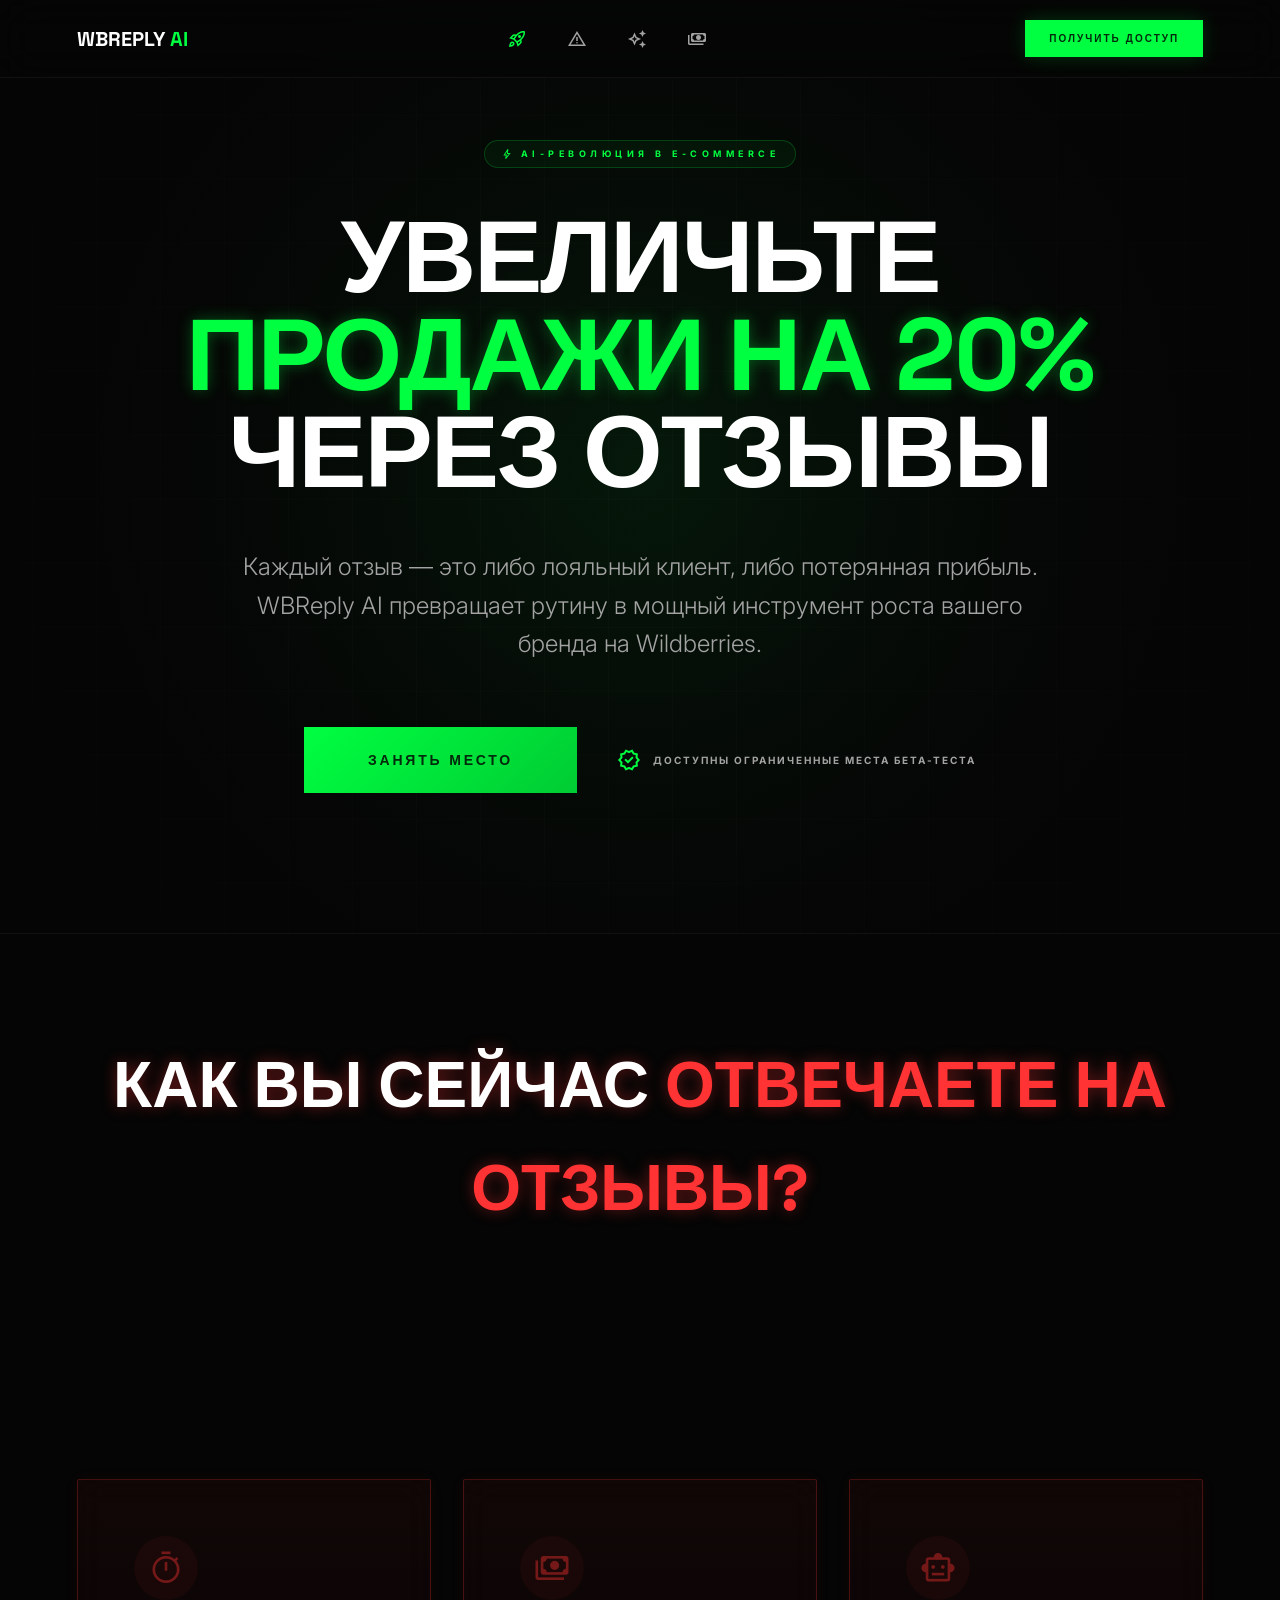
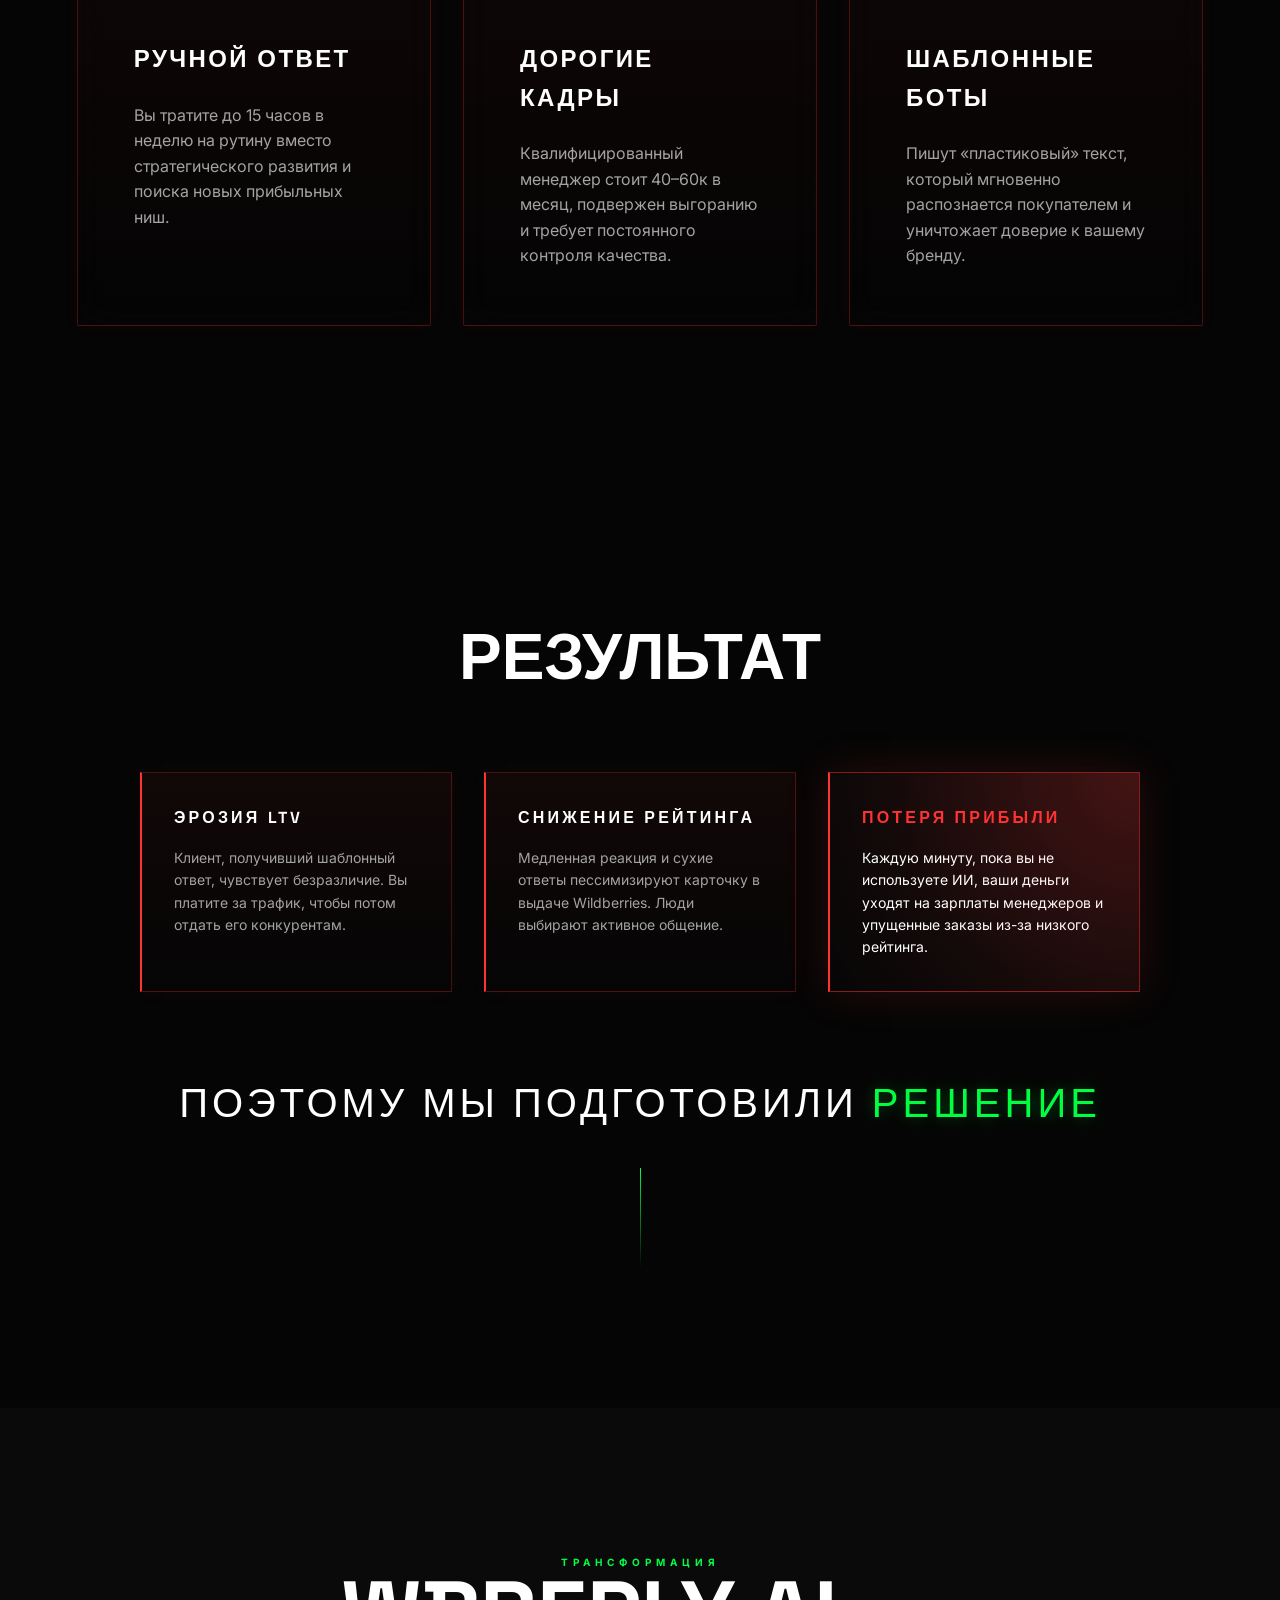
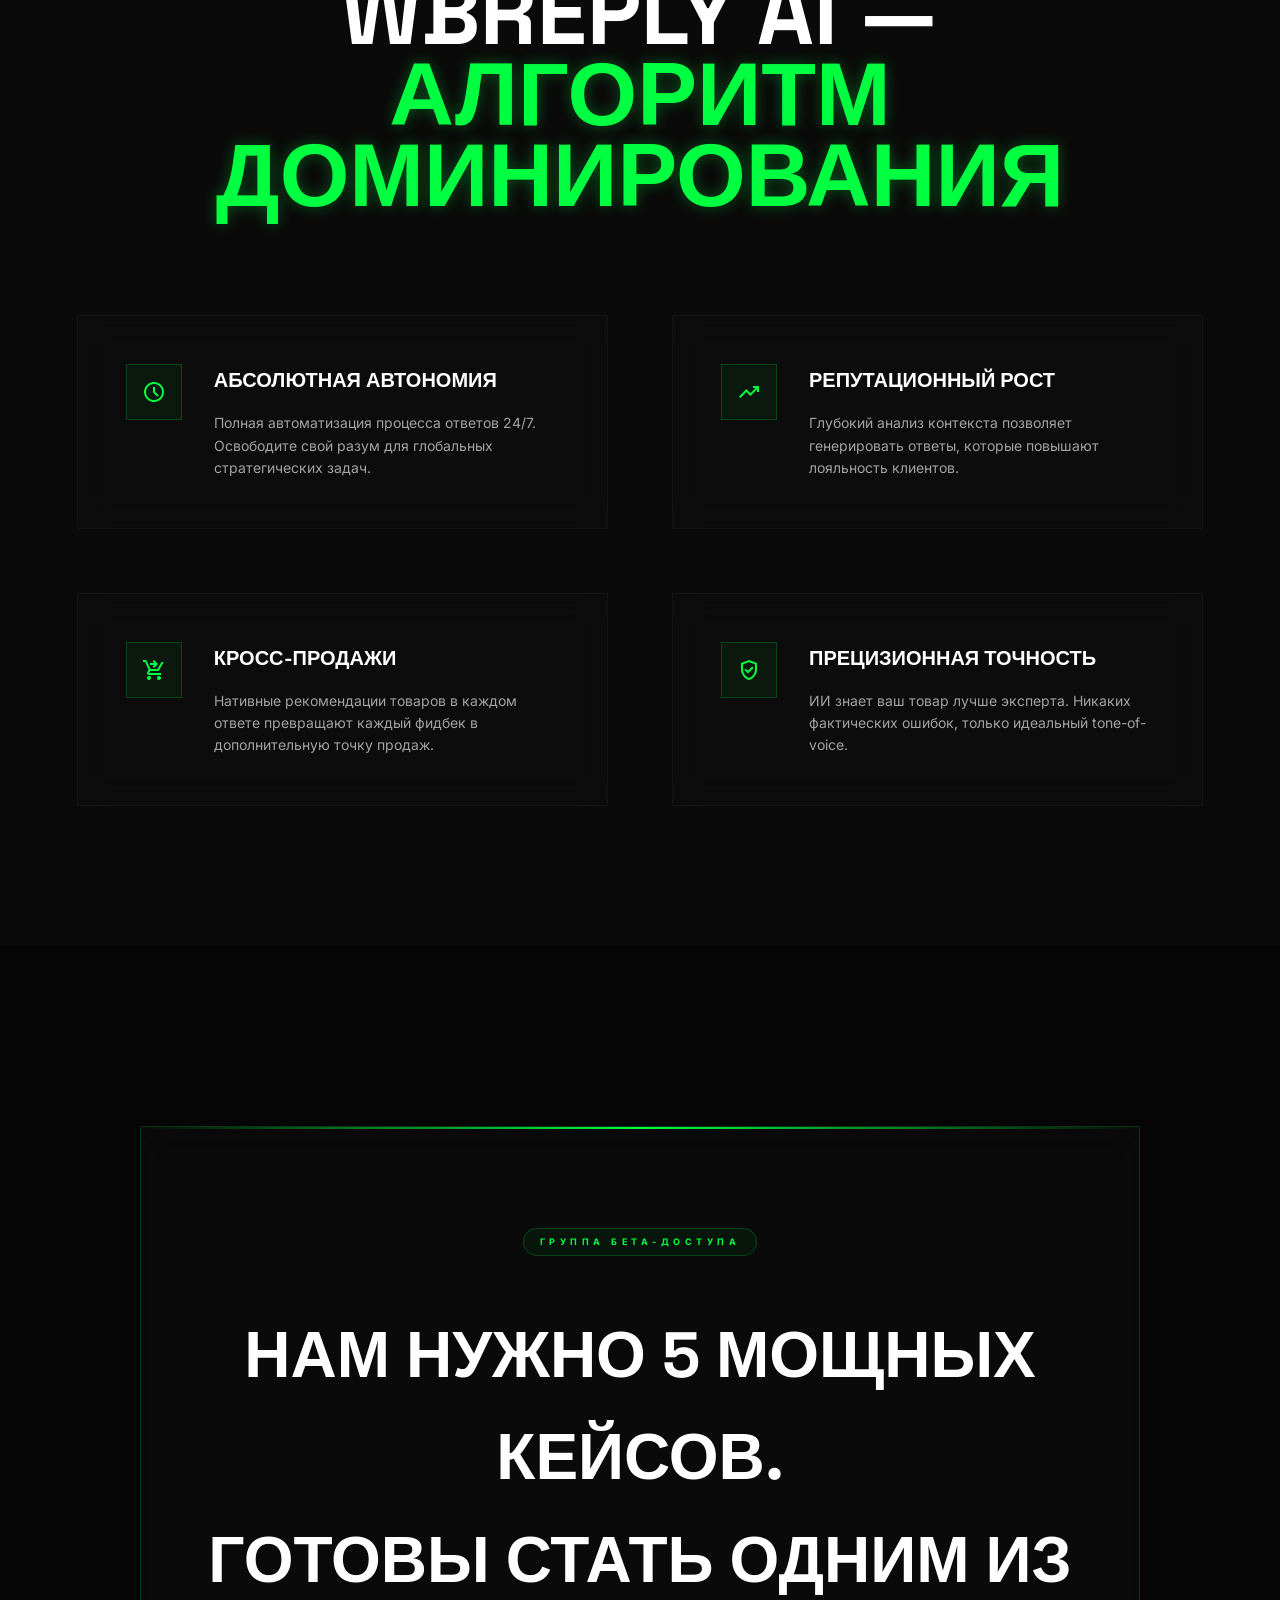
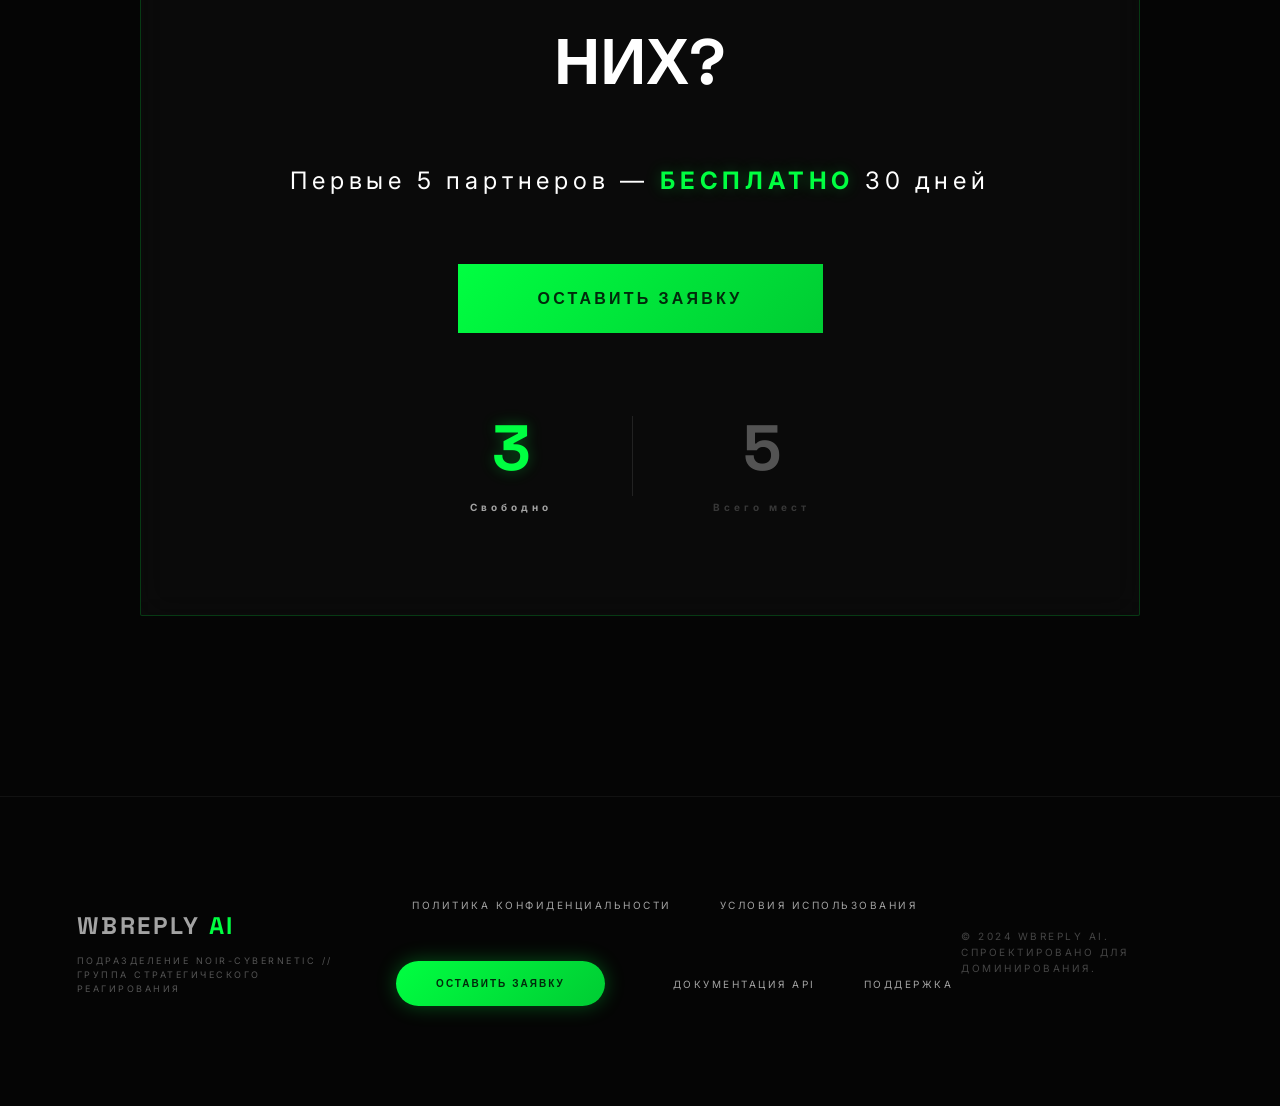
==== index.html @ 8a981dc4 "а" ====
<!DOCTYPE html>
<html lang="ru">
<head>
    <meta charset="UTF-8">
    <meta name="viewport" content="width=device-width, initial-scale=1.0">
    <title>WBReply AI | Premium Cybernetic Response Management</title>
    
    <!-- Fonts -->
    <link rel="preconnect" href="https://fonts.googleapis.com">
    <link rel="preconnect" href="https://fonts.gstatic.com" crossorigin>
    <link href="https://fonts.googleapis.com/css2?family=Inter:wght@300;400;500;600;700&family=Space+Grotesk:wght@300;400;500;600;700&display=swap" rel="stylesheet">
    <link href="https://fonts.googleapis.com/css2?family=Material+Symbols+Outlined:opsz,wght,FILL,GRAD@20..48,100..700,0..1,-50..200" rel="stylesheet" />
    
    <!-- Open Graph / Social Media -->
    <meta property="og:type" content="website">
    <meta property="og:url" content="https://wbreply.ai/">
    <meta property="og:title" content="WBReply AI | Увеличьте продажи на 20% через отзывы">
    <meta property="og:description" content="Каждый отзыв — это прибыль. Превратите рутину в мощный инструмент роста вашего бренда на Wildberries.">
    <meta property="og:image" content="https://wbreply.ai/og-image.png">

    <!-- Twitter -->
    <meta property="twitter:card" content="summary_large_image">
    <meta property="twitter:title" content="WBReply AI | Увеличьте продажи на 20% через отзывы">
    <meta property="twitter:description" content="Каждый отзыв — это прибыль. Превратите рутину в мощный инструмент роста вашего бренда на Wildberries.">

    <!-- Favicon -->


    <!-- Yandex.Metrika counter (Placeholder) -->
    <script type="text/javascript" >
       (function(m,e,t,r,i,k,a){m[i]=m[i]||function(){(m[i].a=m[i].a||[]).push(arguments)};
       m[i].l=1*new Date();
       for (var j = 0; j < document.scripts.length; j++) {if (document.scripts[j].src === r) { return; }}
       k=e.createElement(t),a=e.getElementsByTagName(t)[0],k.async=1,k.src=r,a.parentNode.insertBefore(k,a)})
       (window, document, "script", "https://mc.yandex.ru/metrika/tag.js", "ym");

       ym(XXXXXXXX, "init", {
            clickmap:true,
            trackLinks:true,
            accurateTrackBounce:true,
            webvisor:true
       });
    </script>

    <!-- VK Pixel (Placeholder) -->
    <script type="text/javascript">
        !function(){var t=document.createElement("script");t.type="text/javascript",t.async=!0,t.src="https://vk.com/js/api/openapi.js?169",t.onload=function(){VK.Retargeting.Init("VK-PK-XXXXXX"),VK.Retargeting.Hit()},document.head.appendChild(t)}();
    </script>
    
    <!-- Google Analytics (Placeholder) -->
    <script async src="https://www.googletagmanager.com/gtag/js?id=G-PJNW4Q768P"></script>
    <script>
      window.dataLayer = window.dataLayer || [];
      function gtag(){dataLayer.push(arguments);}
      gtag('js', new Date());
      gtag('config', 'G-PJNW4Q768P');
    </script>
    
    <!-- Vercel Analytics & Speed Insights -->
    <script defer src="/_vercel/insights/script.js"></script>
    <script defer src="/_vercel/speed-insights/script.js"></script>
    
    <!-- Styles -->
    <link rel="stylesheet" href="style.css">
</head>
<body>
    <nav>
        <div class="logo">
            <h2 class="headline" style="font-size: 1.25rem;">WBReply <span class="text-primary">AI</span></h2>
        </div>
        <div class="nav-links">
            <a href="#platform" class="active" title="Платформа"><span class="material-symbols-outlined">rocket_launch</span></a>
            <a href="#problems" title="Проблемы"><span class="material-symbols-outlined">report_problem</span></a>
            <a href="#solution" title="Решение"><span class="material-symbols-outlined">auto_awesome</span></a>
            <a href="#pricing" title="Тарифы"><span class="material-symbols-outlined">payments</span></a>
        </div>
        <button class="btn btn-primary lead-button">Получить доступ</button>
    </nav>

    <main>
        <!-- Hero Section -->
        <section class="hero" id="platform">
            <div class="hero-bg" id="hero-bg"></div>
            <div class="hero-overlay"></div>
            
            <div class="badge">
                <span class="material-symbols-outlined" style="font-size: 12px;">bolt</span>
                AI-Революция в E-Commerce
            </div>
            
            <h1>Увеличьте <span class="text-primary neon-glow">продажи на 20%</span> через отзывы</h1>
            
            <p>Каждый отзыв — это либо лояльный клиент, либо потерянная прибыль. WBReply AI превращает рутину в мощный инструмент роста вашего бренда на Wildberries.</p>
            
            <div style="display: flex; gap: 40px; align-items: center; flex-wrap: wrap; justify-content: center;">
                <button class="btn btn-kinetic lead-button" style="padding: 24px 64px; font-size: 14px;">Занять место</button>
                <div style="display: flex; align-items: center; gap: 12px; color: var(--on-surface-variant); font-size: 10px; font-weight: 700; text-transform: uppercase; letter-spacing: 0.2em;">
                    <span class="material-symbols-outlined text-primary">verified</span>
                    Доступны ограниченные места бета-теста
                </div>
            </div>
        </section>

        <!-- Transition Hero -->
        <section style="text-align: center; border-top: 1px solid rgba(255, 255, 255, 0.05); padding: 100px 6%;">
            <h2 class="neon-error-glow" style="font-size: clamp(2rem, 6vw, 4rem); color: #fff;">Как вы сейчас <span class="text-error">отвечаете на отзывы?</span></h2>
        </section>

        <!-- Problems Section -->
        <section class="grid-3" id="problems">
            <div class="glass-panel glass-panel-error feature-card">
                <div class="feature-icon">
                    <span class="material-symbols-outlined pulse-red" style="font-size: 36px;">timer</span>
                </div>
                <h3>Ручной ответ</h3>
                <p class="text-variant">Вы тратите до 15 часов в неделю на рутину вместо стратегического развития и поиска новых прибыльных ниш.</p>
            </div>
            
            <div class="glass-panel glass-panel-error feature-card">
                <div class="feature-icon">
                    <span class="material-symbols-outlined pulse-red" style="font-size: 36px;">payments</span>
                </div>
                <h3>Дорогие кадры</h3>
                <p class="text-variant">Квалифицированный менеджер стоит 40–60к в месяц, подвержен выгоранию и требует постоянного контроля качества.</p>
            </div>
            
            <div class="glass-panel glass-panel-error feature-card">
                <div class="feature-icon">
                    <span class="material-symbols-outlined pulse-red" style="font-size: 36px;">smart_toy</span>
                </div>
                <h3>Шаблонные боты</h3>
                <p class="text-variant">Пишут «пластиковый» текст, который мгновенно распознается покупателем и уничтожает доверие к вашему бренду.</p>
            </div>
        </section>

        <!-- Implication Section -->
        <section style="background: var(--background); position: relative;">
            <div style="max-width: 1000px; margin: 0 auto; text-align: center;">
                <h2 style="font-size: clamp(2.5rem, 5vw, 4rem); margin-bottom: 32px;">Результат</h2>
                
                <div class="grid-3" style="text-align: left; margin-top: 64px;">
                    <div style="border-left: 2px solid var(--error); padding: 32px; position: relative;" class="glass-panel-error feature-card">
                        <h4 style="margin-bottom: 16px; letter-spacing: 0.2em;">Эрозия LTV</h4>
                        <p class="text-variant" style="font-size: 14px;">Клиент, получивший шаблонный ответ, чувствует безразличие. Вы платите за трафик, чтобы потом отдать его конкурентам.</p>
                    </div>
                    
                    <div style="border-left: 2px solid var(--error); padding: 32px; position: relative;" class="glass-panel-error feature-card">
                        <h4 style="margin-bottom: 16px; letter-spacing: 0.2em;">Снижение рейтинга</h4>
                        <p class="text-variant" style="font-size: 14px;">Медленная реакция и сухие ответы пессимизируют карточку в выдаче Wildberries. Люди выбирают активное общение.</p>
                    </div>

                    <div style="border-left: 2px solid var(--error); padding: 32px; position: relative; grid-column: span 1;" class="glass-panel-critical feature-card">
                        <div style="position: absolute; top: 0; left: 0; width: 100%; height: 100%; background: radial-gradient(circle at top right, rgba(255, 51, 51, 0.1), transparent 70%); pointer-events: none;"></div>
                        <h4 style="margin-bottom: 16px; letter-spacing: 0.2em; color: var(--error); font-weight: 800;">Потеря прибыли</h4>
                        <p class="text-variant" style="font-size: 14px; color: #fff;">Каждую минуту, пока вы не используете ИИ, ваши деньги уходят на зарплаты менеджеров и упущенные заказы из-за низкого рейтинга.</p>
                    </div>
                </div>

                <div class="mobile-gap-fix" style="text-align: center;">
                    <p style="font-size: clamp(1.2rem, 4vw, 2.5rem); font-family: var(--font-headline); text-transform: uppercase; letter-spacing: 0.1em; color: var(--on-surface);">Поэтому мы подготовили <span class="text-primary neon-glow">решение</span></p>
                    <div style="width: 1px; height: 100px; background: linear-gradient(to bottom, var(--primary), transparent); margin: 32px auto 0;"></div>
                </div>
            </div>
        </section>

        <!-- Solution Section -->
        <section class="section-full-width" id="solution">
            <div style="max-width: 1400px; margin: 0 auto;">
                <div style="text-align: center; margin-bottom: 100px;">
                    <span class="text-primary" style="font-size: 10px; font-weight: 700; letter-spacing: 0.5em; text-transform: uppercase;">Трансформация</span>
                    <h2 style="font-size: clamp(3rem, 7vw, 6rem); line-height: 0.9;">WBReply AI — <br><span class="text-primary neon-glow">Алгоритм доминирования</span></h2>
                </div>

                <div class="grid-2">
                    <div class="glass-panel solution-card">
                        <div class="solution-icon">
                            <span class="material-symbols-outlined">schedule</span>
                        </div>
                        <div>
                            <h3 style="font-size: 1.25rem; margin-bottom: 16px;">Абсолютная автономия</h3>
                            <p class="text-variant" style="font-size: 14px;">Полная автоматизация процесса ответов 24/7. Освободите свой разум для глобальных стратегических задач.</p>
                        </div>
                    </div>

                    <div class="glass-panel solution-card">
                        <div class="solution-icon">
                            <span class="material-symbols-outlined">trending_up</span>
                        </div>
                        <div>
                            <h3 style="font-size: 1.25rem; margin-bottom: 16px;">Репутационный рост</h3>
                            <p class="text-variant" style="font-size: 14px;">Глубокий анализ контекста позволяет генерировать ответы, которые повышают лояльность клиентов.</p>
                        </div>
                    </div>

                    <div class="glass-panel solution-card">
                        <div class="solution-icon">
                            <span class="material-symbols-outlined">shopping_cart_checkout</span>
                        </div>
                        <div>
                            <h3 style="font-size: 1.25rem; margin-bottom: 16px;">Кросс-продажи</h3>
                            <p class="text-variant" style="font-size: 14px;">Нативные рекомендации товаров в каждом ответе превращают каждый фидбек в дополнительную точку продаж.</p>
                        </div>
                    </div>

                    <div class="glass-panel solution-card">
                        <div class="solution-icon">
                            <span class="material-symbols-outlined">verified_user</span>
                        </div>
                        <div>
                            <h3 style="font-size: 1.25rem; margin-bottom: 16px;">Прецизионная точность</h3>
                            <p class="text-variant" style="font-size: 14px;">ИИ знает ваш товар лучше эксперта. Никаких фактических ошибок, только идеальный tone-of-voice.</p>
                        </div>
                    </div>
                </div>
            </div>
        </section>

        <!-- CTA Section -->
        <section style="padding: 180px 6%;" id="pricing">
            <div class="glass-panel" style="max-width: 1000px; margin: 0 auto; padding: 100px 48px; text-align: center; border-color: rgba(0, 255, 65, 0.2); position: relative; overflow: hidden;">
                <div style="position: absolute; top: 0; left: 0; width: 100%; height: 2px; background: linear-gradient(90deg, transparent, var(--primary), transparent);"></div>
                
                <div class="badge" style="margin-bottom: 48px;">Группа бета-доступа</div>
                
                <h2 style="font-size: clamp(2rem, 5vw, 4rem); margin-bottom: 48px;">Нам нужно 5 мощных кейсов. <br>Готовы стать одним из них?</h2>
                
                <p style="font-size: 1.5rem; letter-spacing: 0.2em; margin-bottom: 64px;">Первые 5 партнеров — <span class="text-primary neon-glow" style="font-weight: 700;">БЕСПЛАТНО</span> 30 дней</p>
                
                <div style="display: flex; flex-direction: column; align-items: center; gap: 64px;">
                    <button class="btn btn-kinetic lead-button" style="padding: 24px 80px; font-size: 16px;">Оставить заявку</button>
                                       <div class="cta-numbers-container">
                        <div class="cta-number-block">
                            <div class="text-primary neon-glow cta-number">3</div>
                            <div class="cta-number-label">Свободно</div>
                        </div>
                        <div class="cta-divider"></div>
                        <div class="cta-number-block" style="opacity: 0.3;">
                            <div class="cta-number">5</div>
                            <div class="cta-number-label">Всего мест</div>
                        </div>
                    </div>
                </div>
            </div>
        </section>
    </main>

    <footer>
        <div class="footer-content">
            <div style="text-align: left;">
                <h2 class="headline" style="font-size: 1.5rem; margin-bottom: 8px;">WBReply <span class="text-primary">AI</span></h2>
                <p style="opacity: 0.5; font-size: 9px;">Подразделение Noir-Cybernetic // Группа стратегического реагирования</p>
            </div>
            
            <div style="display: flex; gap: 48px; flex-wrap: wrap; justify-content: center; align-items: center;">
                <a href="#" style="color: inherit; text-decoration: none;">Политика конфиденциальности</a>
                <a href="#" style="color: inherit; text-decoration: none;">Условия использования</a>
                <button class="btn btn-kinetic lead-button" style="padding: 16px 40px; border-radius: 99px; margin: 0 20px; box-shadow: 0 0 20px rgba(0, 255, 65, 0.3);">Оставить заявку</button>
                <a href="#" style="color: inherit; text-decoration: none;">Документация API</a>
                <a href="#" style="color: inherit; text-decoration: none;">Поддержка</a>
            </div>

            <div style="opacity: 0.4;">
                © 2024 WBReply AI. Спроектировано для доминирования.
            </div>
        </div>
    </footer>

    <!-- Lead Modal -->
    <div id="lead-modal" class="modal">
        <div class="modal-content glass-panel">
            <button class="modal-close material-symbols-outlined">close</button>
            <h2 class="headline" style="margin-bottom: 32px; font-size: 1.5rem;">Занять место в бете</h2>
            <form id="lead-form">
                <div class="form-group">
                    <label>Ваше Имя</label>
                    <input type="text" name="name" placeholder="Иван Иванов" required>
                </div>
                <div class="form-group">
                    <label>Telegram или Телефон</label>
                    <input type="text" name="contact" placeholder="@username / +7..." required>
                </div>
                <button type="submit" class="btn btn-kinetic" style="width: 100%; margin-top: 24px; padding: 16px;">Отправить заявку</button>
            </form>
            <div id="success-message" style="display: none; padding: 40px 0;">
                <span class="material-symbols-outlined text-primary" style="font-size: 64px; margin-bottom: 24px;">check_circle</span>
                <h3 class="headline">Заявка принята</h3>
                <p class="text-variant" style="margin-top: 16px;">Мы свяжемся с вами в ближайшее время.</p>
            </div>
        </div>
    </div>

    <script src="main.js"></script>
</body>
</html>
---- style.css ----
:root {
    /* Color Palette */
    --primary: #00FF41;
    --on-primary: #002a0b;
    --background: #050505;
    --surface: #0a0a0a;
    --surface-container: #111111;
    --surface-variant: #1a1a1a;
    --on-surface: #ffffff;
    --on-surface-variant: #a3a3a3;
    --outline: #262626;
    --error: #ff3333;
    --error-glow: rgba(255, 51, 51, 0.4);
    --primary-glow: rgba(0, 255, 65, 0.3);
    --surface-error: rgba(255, 51, 51, 0.05);

    /* Typography */
    --font-headline: 'Space Grotesk', sans-serif;
    --font-body: 'Inter', sans-serif;

    /* Spacing & Borders */
    --radius-sm: 2px;
    --radius-md: 4px;
    --radius-lg: 8px;
    --transition-base: 0.3s cubic-bezier(0.4, 0, 0.2, 1);
}

* {
    margin: 0;
    padding: 0;
    box-sizing: border-box;
}

body {
    background-color: var(--background);
    color: var(--on-surface);
    font-family: var(--font-body);
    line-height: 1.6;
    overflow-x: hidden;
    width: 100%;
    position: relative;
    -webkit-font-smoothing: antialiased;
}

/* Typography Helpers */
h1, h2, h3, h4, .headline {
    font-family: var(--font-headline);
    text-transform: uppercase;
}

.text-primary { color: var(--primary); }
.text-error { color: var(--error); }
.text-variant { color: var(--on-surface-variant); }

/* Layout Components */
section {
    padding: 140px 6%;
    max-width: 1400px;
    margin: 0 auto;
    width: 100%;
}

.section-full-width {
    background: var(--surface);
    padding: 140px 6%;
    width: 100%;
}



/* Glassmorphism */
.glass-panel {
    background: rgba(14, 14, 14, 0.6);
    backdrop-filter: blur(16px);
    -webkit-backdrop-filter: blur(16px);
    border: 1px solid rgba(255, 255, 255, 0.04);
    border-radius: var(--radius-sm);
    transition: var(--transition-base);
}

.glass-panel:hover {
    border-color: rgba(0, 255, 65, 0.4);
    background: rgba(14, 14, 14, 0.8);
    transform: translateY(-4px);
    box-shadow: 0 10px 40px -10px rgba(0, 255, 65, 0.1);
}

.glass-panel-error {
    background: linear-gradient(180deg, rgba(255, 51, 51, 0.05) 0%, rgba(5, 5, 5, 0) 100%);
    border: 1px solid rgba(255, 51, 51, 0.25);
    box-shadow: 0 0 15px rgba(255, 51, 51, 0.05);
}

.glass-panel-error:hover {
    border-color: rgba(255, 51, 51, 0.6);
    box-shadow: 0 10px 40px -10px rgba(255, 51, 51, 0.2);
}

.glass-panel-critical {
    background: radial-gradient(circle at top right, rgba(255, 51, 51, 0.15), rgba(5, 5, 5, 0.8)), rgba(14, 14, 14, 0.6);
    border: 1px solid rgba(255, 51, 51, 0.5);
    box-shadow: 0 0 40px rgba(255, 51, 51, 0.15);
}

.glass-panel-critical:hover {
    border-color: rgba(255, 51, 51, 0.9);
    box-shadow: 0 0 60px rgba(255, 51, 51, 0.3);
    transform: translateY(-4px) scale(1.02);
}

/* Animations */
.neon-glow {
    text-shadow: 0px 0px 15px var(--primary-glow);
}

.neon-error-glow {
    text-shadow: 0px 0px 15px var(--error-glow);
}

.kinetic-gradient {
    background: linear-gradient(135deg, #00FF41 0%, #00cc33 100%);
}

.pulse-red {
    animation: pulse-red 2s infinite;
}

@keyframes pulse-red {
    0% { transform: scale(1); opacity: 0.6; }
    50% { transform: scale(1.1); opacity: 1; text-shadow: 0 0 10px rgba(255, 51, 51, 0.8); }
    100% { transform: scale(1); opacity: 0.6; }
}

.mobile-gap-fix {
    margin-top: 80px;
}

/* Reveal Animations */
.reveal {
    opacity: 0;
    transform: translateY(30px);
    transition: opacity 0.8s ease-out, transform 0.8s ease-out;
}

.reveal-active {
    opacity: 1;
    transform: translateY(0);
}

section.reveal {
    transform: translateY(0);
    opacity: 1;
}

section.reveal > * {
    opacity: 0;
    transform: translateY(30px);
    transition: opacity 0.8s ease-out, transform 0.8s ease-out;
}

section.reveal-active > * {
    opacity: 1;
    transform: translateY(0);
}

/* Staggered Entrance */
.stagger-item {
    opacity: 0;
    transform: translateY(20px);
    transition: opacity 0.6s ease-out, transform 0.6s ease-out;
}

.reveal-active .stagger-item {
    opacity: 1;
    transform: translateY(0);
}

.stagger-item:nth-child(1) { transition-delay: 0.1s; }
.stagger-item:nth-child(2) { transition-delay: 0.2s; }
.stagger-item:nth-child(3) { transition-delay: 0.3s; }
.stagger-item:nth-child(4) { transition-delay: 0.4s; }
.stagger-item:nth-child(5) { transition-delay: 0.5s; }

/* Staggered delay for grid items */
.grid-3 > *:nth-child(1) { transition-delay: 0.1s; }
.grid-3 > *:nth-child(2) { transition-delay: 0.2s; }
.grid-3 > *:nth-child(3) { transition-delay: 0.3s; }

.grid-2 > *:nth-child(1) { transition-delay: 0.1s; }
.grid-2 > *:nth-child(2) { transition-delay: 0.2s; }

/* Navigation */
nav {
    position: fixed;
    top: 0;
    width: 100%;
    z-index: 100;
    background: rgba(5, 5, 5, 0.8);
    backdrop-filter: blur(20px);
    border-bottom: 1px solid rgba(255, 255, 255, 0.05);
    display: flex;
    justify-content: space-between;
    align-items: center;
    padding: 20px 6%;
}

.logo {
    display: flex;
    align-items: center;
    gap: 16px;
}

.logo-img {
    height: 48px;
    width: auto;
    filter: drop-shadow(0 0 10px rgba(0, 255, 65, 0.3));
    animation: float 6s ease-in-out infinite;
}

@keyframes float {
    0%, 100% { transform: translateY(0); }
    50% { transform: translateY(-5px); }
}

.nav-links {
    display: flex;
    gap: 40px;
}

.nav-links a {
    font-family: var(--font-headline);
    font-size: 10px;
    font-weight: 700;
    text-decoration: none;
    text-transform: uppercase;
    letter-spacing: 0.25em;
    color: var(--on-surface-variant);
    transition: var(--transition-base);
}

.nav-links a:hover, .nav-links a.active {
    color: var(--primary);
}

.nav-links a .material-symbols-outlined {
    font-size: 20px;
    display: flex;
    align-items: center;
    justify-content: center;
}

/* Buttons */
.btn {
    padding: 12px 24px;
    font-family: var(--font-headline);
    font-weight: 700;
    font-size: 10px;
    text-transform: uppercase;
    letter-spacing: 0.2em;
    border: none;
    cursor: pointer;
    transition: var(--transition-base);
    display: inline-flex;
    align-items: center;
    justify-content: center;
    gap: 10px;
}

.btn-primary {
    background: var(--primary);
    color: var(--on-primary);
    box-shadow: 0 0 20px rgba(0, 255, 65, 0.2);
}

.btn-primary:hover {
    transform: scale(1.05);
    box-shadow: 0 0 30px rgba(0, 255, 65, 0.4);
}

.btn-kinetic {
    background: linear-gradient(135deg, #00FF41 0%, #00cc33 100%);
    color: var(--on-primary);
}

.btn-kinetic:hover {
    transform: translateY(-4px);
    box-shadow: 0 10px 40px -10px rgba(0, 255, 65, 0.4);
}

/* Hero Section */
.hero {
    min-height: 100vh;
    display: flex;
    flex-direction: column;
    justify-content: center;
    align-items: center;
    text-align: center;
    position: relative;
    overflow: hidden;
}

.hero-bg {
    position: absolute;
    inset: 0;
    z-index: -1;
    opacity: 0.1;
    background: 
        radial-gradient(circle at 50% 50%, rgba(0, 255, 65, 0.08) 0%, transparent 70%),
        linear-gradient(rgba(255, 255, 255, 0.02) 1px, transparent 1px),
        linear-gradient(90deg, rgba(255, 255, 255, 0.02) 1px, transparent 1px);
    background-size: 100% 100%, 64px 64px, 64px 64px;
    background-position: center;
}

.hero-overlay {
    position: absolute;
    inset: 0;
    background: radial-gradient(circle at center, transparent, var(--background));
    z-index: -1;
}

.badge {
    display: inline-flex;
    align-items: center;
    gap: 8px;
    padding: 6px 16px;
    border: 1px solid rgba(0, 255, 65, 0.2);
    background: rgba(0, 255, 65, 0.05);
    border-radius: 99px;
    font-size: 9px;
    font-weight: 700;
    text-transform: uppercase;
    letter-spacing: 0.5em;
    color: var(--primary);
    margin-bottom: 40px;
    animation: hero-reveal 0.8s cubic-bezier(0.4, 0, 0.2, 1) forwards;
    animation-delay: 0.2s;
    opacity: 0;
}

@keyframes hero-reveal {
    from { opacity: 0; transform: translateY(20px); }
    to { opacity: 1; transform: translateY(0); }
}

.hero h1 {
    font-size: clamp(2.5rem, 8vw, 7rem);
    line-height: 0.95;
    margin-bottom: 48px;
    letter-spacing: -0.02em;
    animation: hero-reveal 1s cubic-bezier(0.4, 0, 0.2, 1) forwards;
    animation-delay: 0.4s;
    opacity: 0;
}

.hero p {
    font-size: clamp(1rem, 2vw, 1.5rem);
    color: var(--on-surface-variant);
    max-width: 800px;
    margin-bottom: 64px;
    font-weight: 300;
    animation: hero-reveal 1.2s cubic-bezier(0.4, 0, 0.2, 1) forwards;
    animation-delay: 0.6s;
    opacity: 0;
}

.hero .btn {
    animation: hero-reveal 1.4s cubic-bezier(0.4, 0, 0.2, 1) forwards;
    animation-delay: 0.8s;
    opacity: 0;
}

/* Grids */
.grid-3 {
    display: grid;
    grid-template-columns: repeat(auto-fit, minmax(300px, 1fr));
    gap: 32px;
}

.grid-2 {
    display: grid;
    grid-template-columns: repeat(auto-fit, minmax(400px, 1fr));
    gap: 64px;
}

/* Feature Card */
.feature-card {
    padding: 56px;
}

.feature-icon {
    width: 64px;
    height: 64px;
    border-radius: 50%;
    background: rgba(255, 51, 51, 0.05);
    display: flex;
    align-items: center;
    justify-content: center;
    margin-bottom: 40px;
    color: rgba(255, 51, 51, 0.4);
}

.feature-card:hover .feature-icon {
    background: rgba(255, 51, 51, 0.1);
    color: var(--error);
}

.feature-card h3 {
    font-size: 1.5rem;
    margin-bottom: 24px;
    letter-spacing: 0.1em;
}

/* Solution Card */
.solution-card {
    padding: 48px;
    display: flex;
    gap: 32px;
}

.solution-icon {
    width: 56px;
    height: 56px;
    background: rgba(0, 255, 65, 0.05);
    border: 1px solid rgba(0, 255, 65, 0.2);
    display: flex;
    align-items: center;
    justify-content: center;
    color: var(--primary);
    flex-shrink: 0;
}

/* Footer */
footer {
    padding: 100px 6%;
    border-top: 1px solid rgba(255, 255, 255, 0.05);
    display: flex;
    flex-direction: column;
    align-items: center;
    gap: 64px;
    font-size: 10px;
    letter-spacing: 0.25em;
    text-transform: uppercase;
    color: var(--on-surface-variant);
}

.footer-content {
    width: 100%;
    display: flex;
    justify-content: space-between;
    align-items: center;
}



/* Modal Styles */
.modal {
    position: fixed;
    inset: 0;
    z-index: 1000;
    background: rgba(0, 0, 0, 0.8);
    backdrop-filter: blur(8px);
    display: none;
    align-items: center;
    justify-content: center;
    padding: 24px;
    opacity: 0;
    transition: var(--transition-base);
}

.modal.active {
    display: flex;
    opacity: 1;
}

.modal-content {
    max-width: 500px;
    width: 100%;
    padding: 64px 48px;
    position: relative;
    text-align: center;
    border-color: rgba(0, 255, 65, 0.2);
    transform: scale(0.9);
    transition: var(--transition-base);
}

.modal.active .modal-content {
    transform: scale(1);
}

.modal-close {
    position: absolute;
    top: 24px;
    right: 24px;
    background: none;
    border: none;
    color: var(--on-surface-variant);
    cursor: pointer;
    transition: var(--transition-base);
}

.modal-close:hover {
    color: var(--primary);
    transform: rotate(90deg);
}

/* Form Styles */
.form-group {
    text-align: left;
    margin-bottom: 24px;
}

.form-group label {
    display: block;
    font-size: 10px;
    font-weight: 700;
    text-transform: uppercase;
    letter-spacing: 0.2em;
    margin-bottom: 8px;
    color: var(--on-surface-variant);
}

.form-group input {
    width: 100%;
    background: rgba(255, 255, 255, 0.05);
    border: 1px solid rgba(255, 255, 255, 0.1);
    border-radius: var(--radius-sm);
    padding: 16px;
    color: var(--on-surface);
    font-family: var(--font-body);
    transition: var(--transition-base);
}

.form-group input:focus {
    outline: none;
    border-color: var(--primary);
    background: rgba(0, 255, 65, 0.05);
    box-shadow: 0 0 15px rgba(0, 255, 65, 0.1);
}

/* CTA Numbers */
.cta-numbers-container {
    display: flex;
    gap: 80px;
    align-items: center;
    justify-content: center;
}

.cta-number-block {
    text-align: center;
}

.cta-number {
    font-family: var(--font-headline);
    font-size: 4rem;
    font-weight: 700;
}

.cta-number-label {
    font-size: 10px;
    font-weight: 700;
    letter-spacing: 0.4em;
    color: var(--on-surface-variant);
}

.cta-divider {
    width: 1px;
    height: 80px;
    background: rgba(255, 255, 255, 0.1);
}

/* --- Mobile Optimization --- */
@media (max-width: 768px) {
    html, body {
        overflow-x: hidden !important;
        width: 100% !important;
        position: relative !important;
        margin: 0 !important;
        padding: 0 !important;
    }

    /* Reposition or resize elements rather than hard hiding */
    .logo-img {
        display: none !important;
    }

    section, .section-full-width {
        padding: 40px 16px;
        width: 100% !important;
    }

    nav {
        padding: 12px 16px;
        justify-content: space-between !important;
        height: auto;
        display: flex !important;
        flex-direction: row !important; /* Back to row as requested */
        gap: 0;
    }

    .nav-links {
        display: flex !important;
        width: auto !important;
        order: 2;
        justify-content: flex-end !important;
        gap: 12px !important;
        margin: 0 !important;
        border: none !important;
        padding: 0 !important;
    }

    .nav-links a {
        font-size: 8px !important;
        letter-spacing: 0.05em !important;
        white-space: nowrap !important;
    }

    .logo {
        width: auto !important;
        justify-content: flex-start !important;
        margin: 0 !important;
        order: 1;
        flex: 1;
    }

    .logo h2 {
        font-size: 1rem !important;
    }

    .cta-numbers-container {
        gap: 24px;
        flex-wrap: nowrap;
    }

    .cta-number {
        font-size: 2.2rem;
    }

    .cta-divider {
        height: 60px;
    }

    .hero {
        padding-top: 80px !important;
    }


    .hero h1 {
        font-size: clamp(1.6rem, 10vw, 2.2rem) !important;
    }

    .grid-2, .grid-3 {
        grid-template-columns: 1fr !important;
        gap: 16px !important;
    }

    .solution-card {
        padding: 24px !important;
        gap: 16px !important;
    }

    * {
        max-width: 100% !important;
    }
}
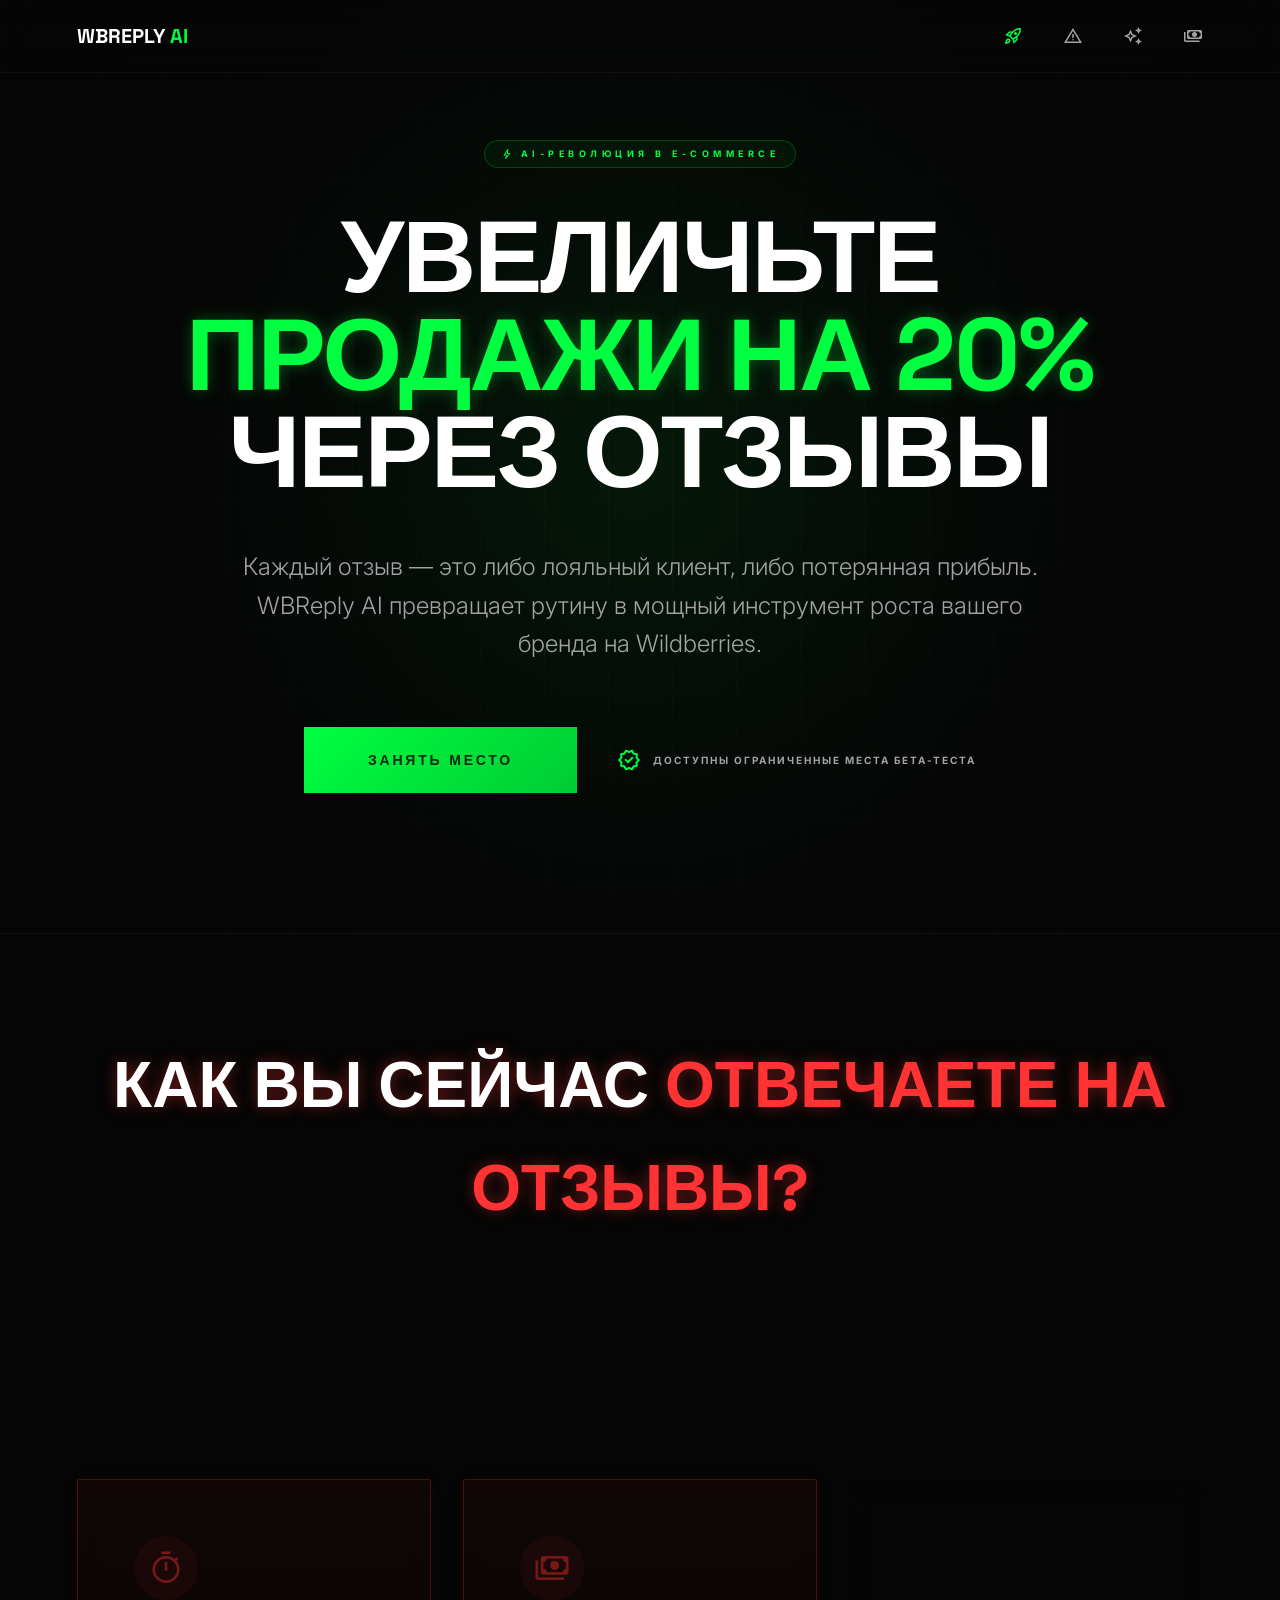
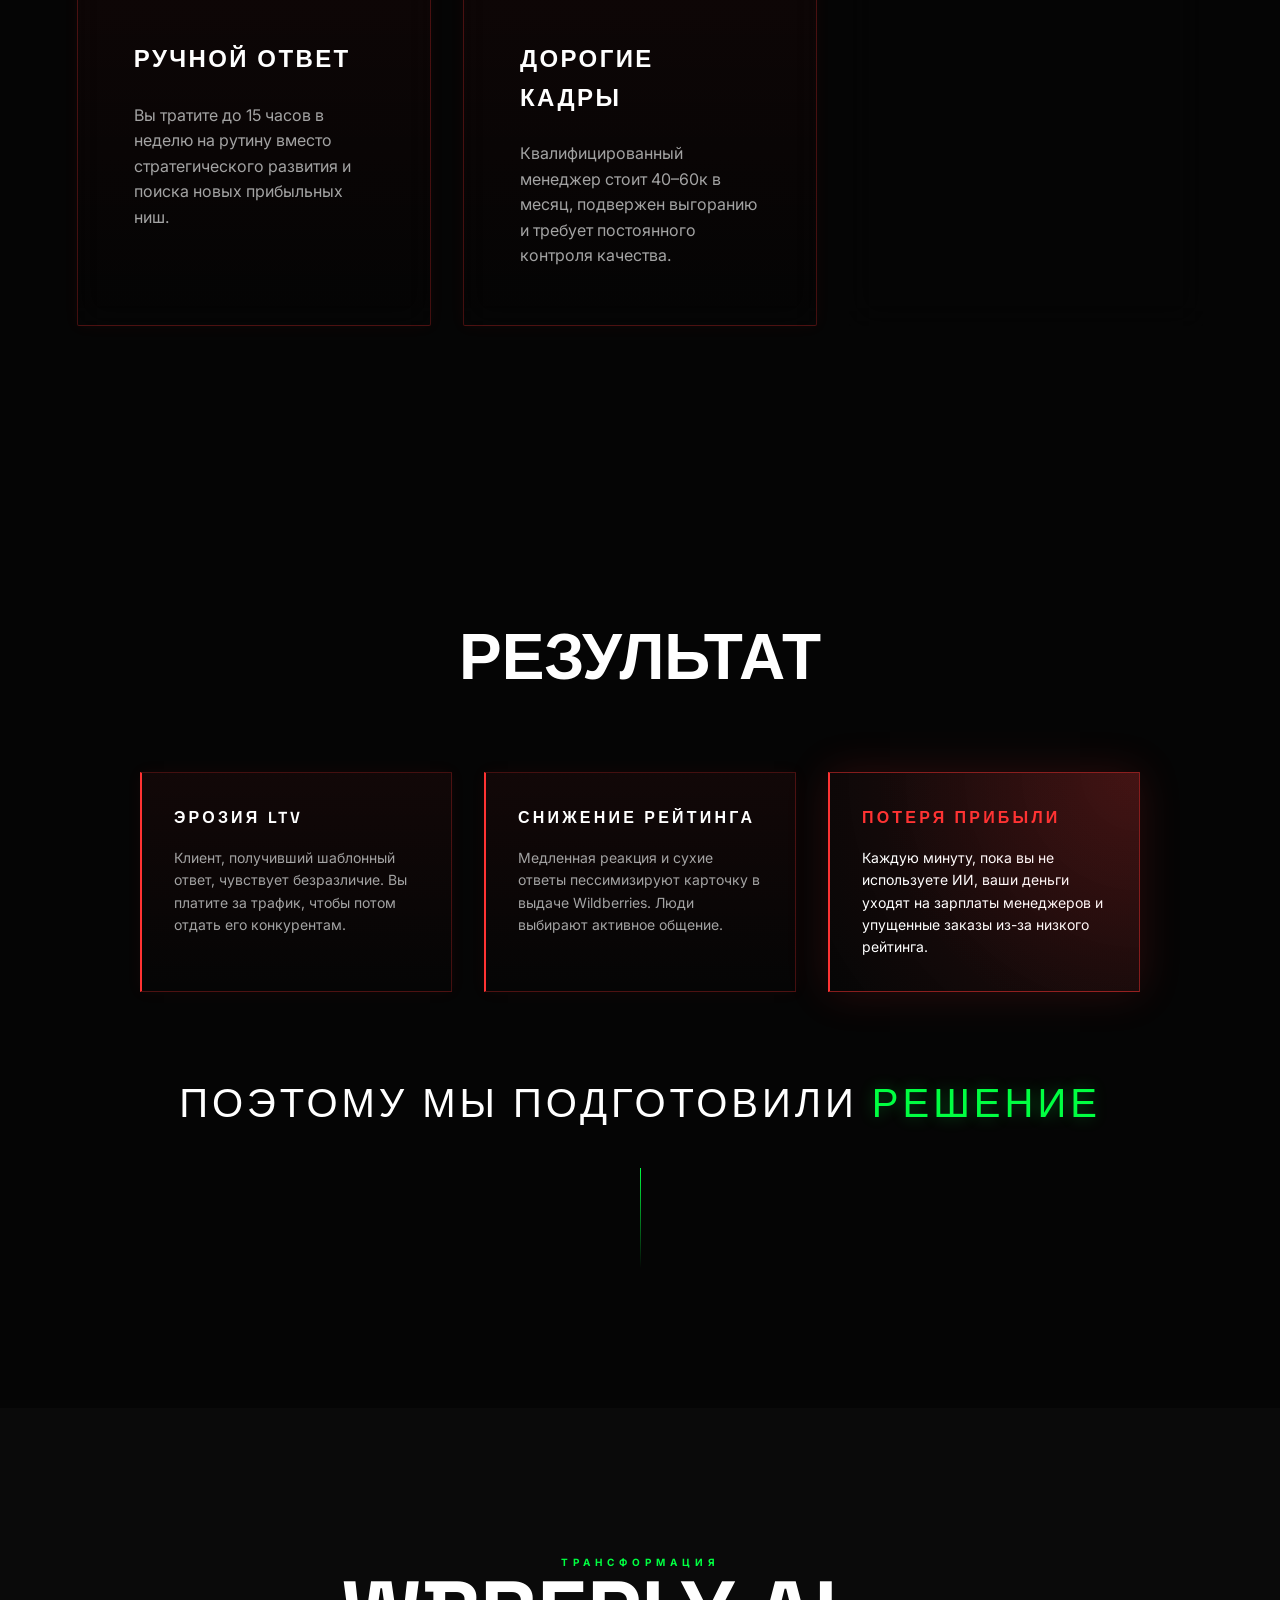
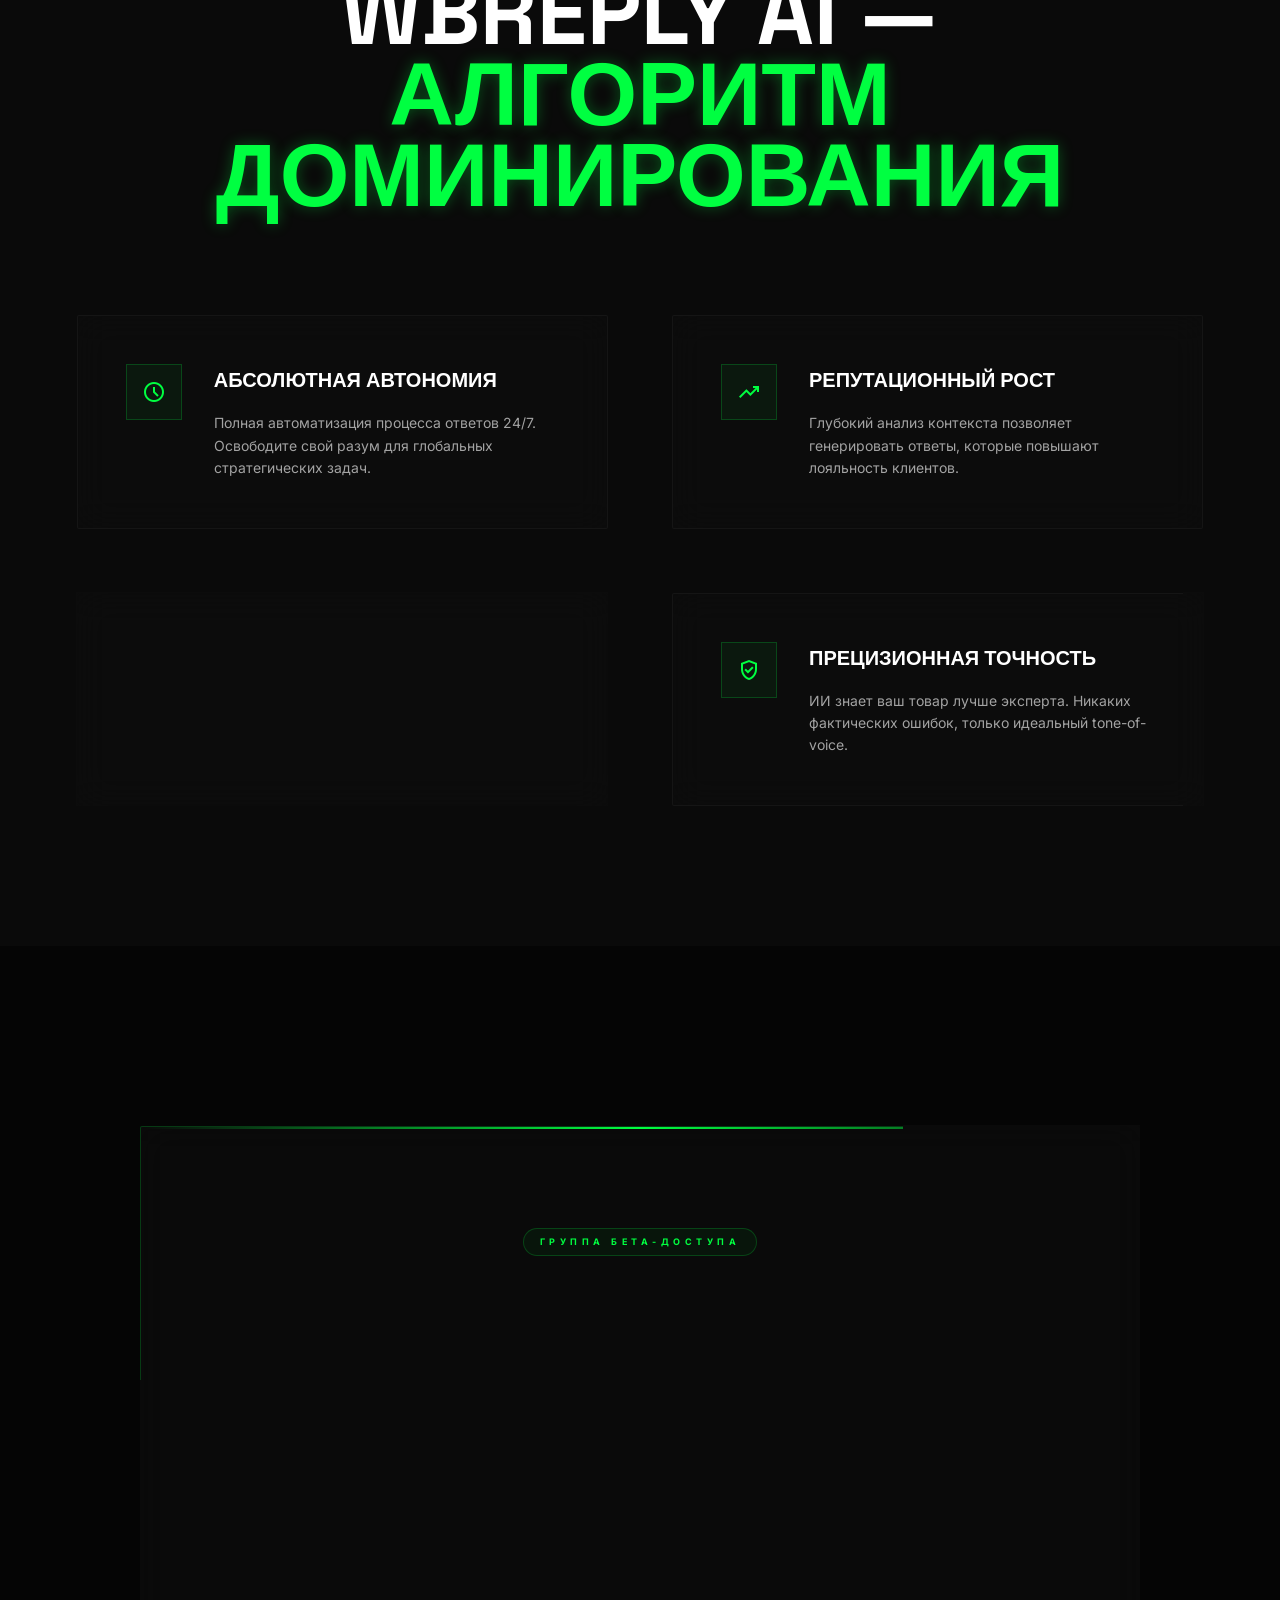
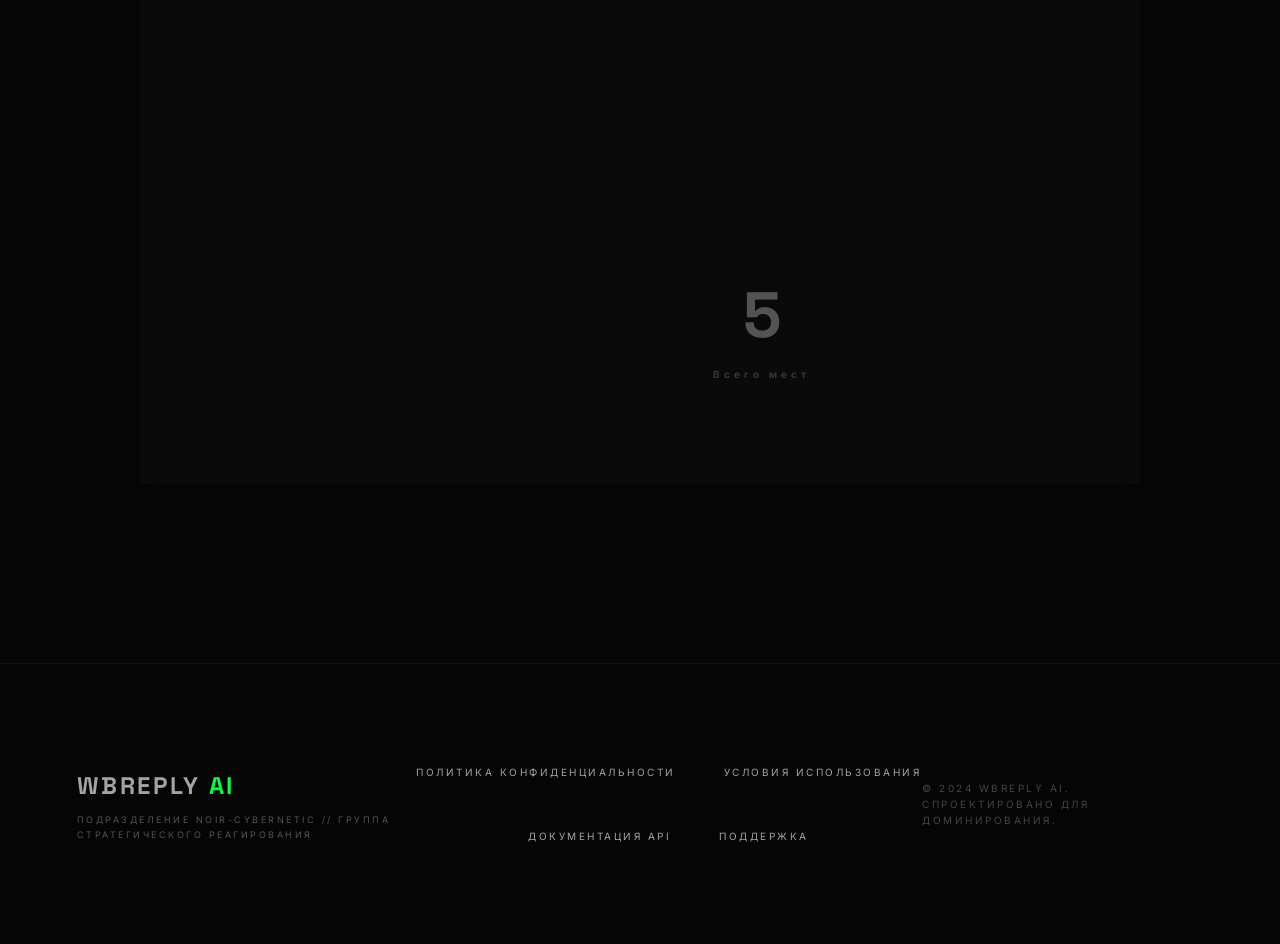
==== commit f92d188d: "а" ====
--- a/index.html
+++ b/index.html
@@ -74,7 +74,6 @@
             <a href="#solution" title="Решение"><span class="material-symbols-outlined">auto_awesome</span></a>
             <a href="#pricing" title="Тарифы"><span class="material-symbols-outlined">payments</span></a>
         </div>
-        <button class="btn btn-primary lead-button">Получить доступ</button>
     </nav>
 
     <main>
@@ -168,7 +167,7 @@
             <div style="max-width: 1400px; margin: 0 auto;">
                 <div style="text-align: center; margin-bottom: 100px;">
                     <span class="text-primary" style="font-size: 10px; font-weight: 700; letter-spacing: 0.5em; text-transform: uppercase;">Трансформация</span>
-                    <h2 style="font-size: clamp(3rem, 7vw, 6rem); line-height: 0.9;">WBReply AI — <br><span class="text-primary neon-glow">Алгоритм доминирования</span></h2>
+                    <h2 class="dominance-heading">WBReply AI — <br><span class="text-primary neon-glow">Алгоритм доминирования</span></h2>
                 </div>
 
                 <div class="grid-2">
@@ -227,7 +226,6 @@
                 <p style="font-size: 1.5rem; letter-spacing: 0.2em; margin-bottom: 64px;">Первые 5 партнеров — <span class="text-primary neon-glow" style="font-weight: 700;">БЕСПЛАТНО</span> 30 дней</p>
                 
                 <div style="display: flex; flex-direction: column; align-items: center; gap: 64px;">
-                    <button class="btn btn-kinetic lead-button" style="padding: 24px 80px; font-size: 16px;">Оставить заявку</button>
                                        <div class="cta-numbers-container">
                         <div class="cta-number-block">
                             <div class="text-primary neon-glow cta-number">3</div>
@@ -254,7 +252,6 @@
             <div style="display: flex; gap: 48px; flex-wrap: wrap; justify-content: center; align-items: center;">
                 <a href="#" style="color: inherit; text-decoration: none;">Политика конфиденциальности</a>
                 <a href="#" style="color: inherit; text-decoration: none;">Условия использования</a>
-                <button class="btn btn-kinetic lead-button" style="padding: 16px 40px; border-radius: 99px; margin: 0 20px; box-shadow: 0 0 20px rgba(0, 255, 65, 0.3);">Оставить заявку</button>
                 <a href="#" style="color: inherit; text-decoration: none;">Документация API</a>
                 <a href="#" style="color: inherit; text-decoration: none;">Поддержка</a>
             </div>
--- a/style.css
+++ b/style.css
@@ -430,6 +430,12 @@
     flex-shrink: 0;
 }
 
+/* Dominance Heading */
+.dominance-heading {
+    font-size: clamp(3rem, 7vw, 6rem);
+    line-height: 0.9;
+}
+
 /* Footer */
 footer {
     padding: 100px 6%;
@@ -610,8 +616,8 @@
     }
 
     .nav-links a {
-        font-size: 8px !important;
-        letter-spacing: 0.05em !important;
+        font-size: 7px !important;
+        letter-spacing: 0.1em !important;
         white-space: nowrap !important;
     }
 
@@ -662,4 +668,41 @@
     * {
         max-width: 100% !important;
     }
-}
+
+    /* Fixed clipping for Dominance Heading on mobile */
+    .dominance-heading {
+        font-size: clamp(1.4rem, 7vw, 2rem) !important;
+        line-height: 1.1 !important;
+        word-break: break-word;
+        hyphens: auto;
+    }
+
+    footer {
+        padding: 40px 16px !important;
+        gap: 32px !important;
+    }
+
+    .footer-content {
+        flex-direction: column !important;
+        text-align: center !important;
+        gap: 32px !important;
+    }
+
+    .footer-content > div {
+        text-align: center !important;
+        width: 100% !important;
+        margin-bottom: 20px;
+    }
+
+    footer .nav-links {
+        justify-content: center !important;
+        flex-direction: column !important;
+        gap: 16px !important;
+    }
+
+    .footer-content div[style*="opacity: 0.4"] {
+        width: 100% !important;
+        text-align: center !important;
+        padding: 0 20px;
+    }
+}
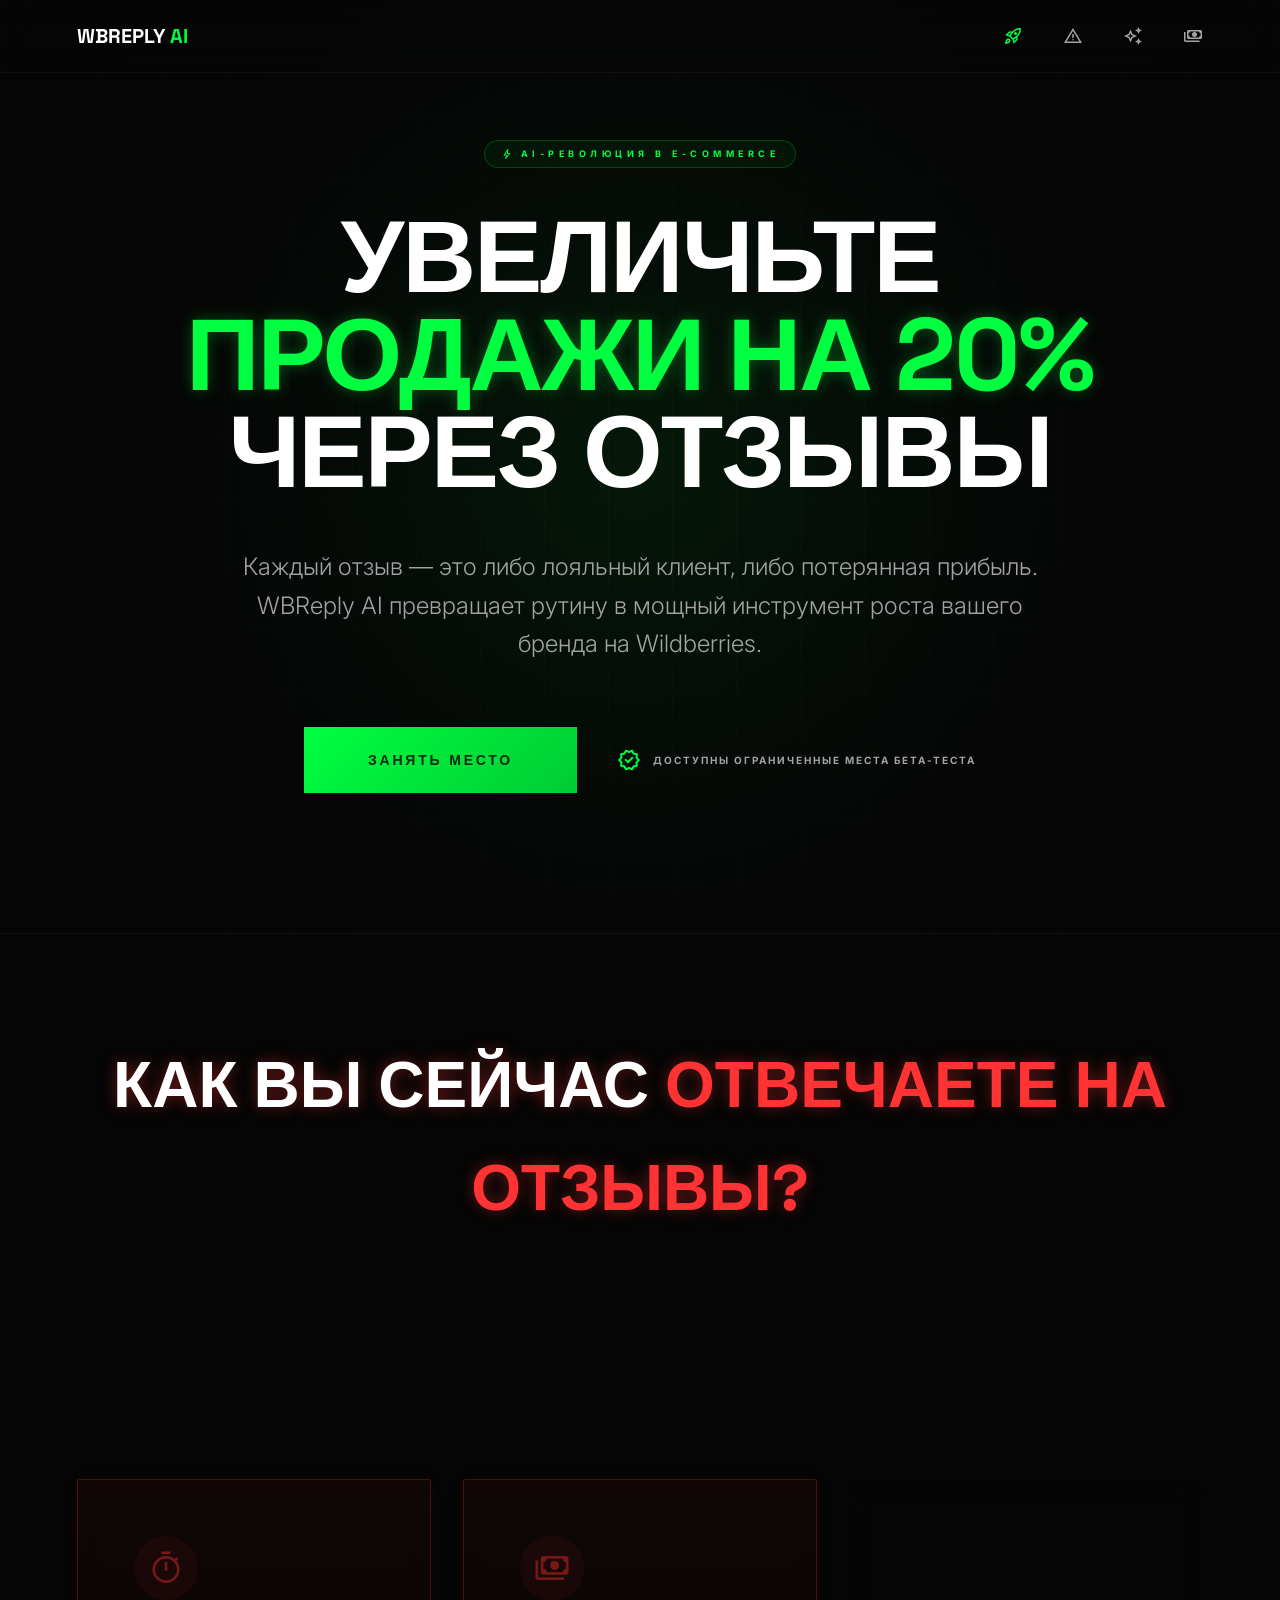
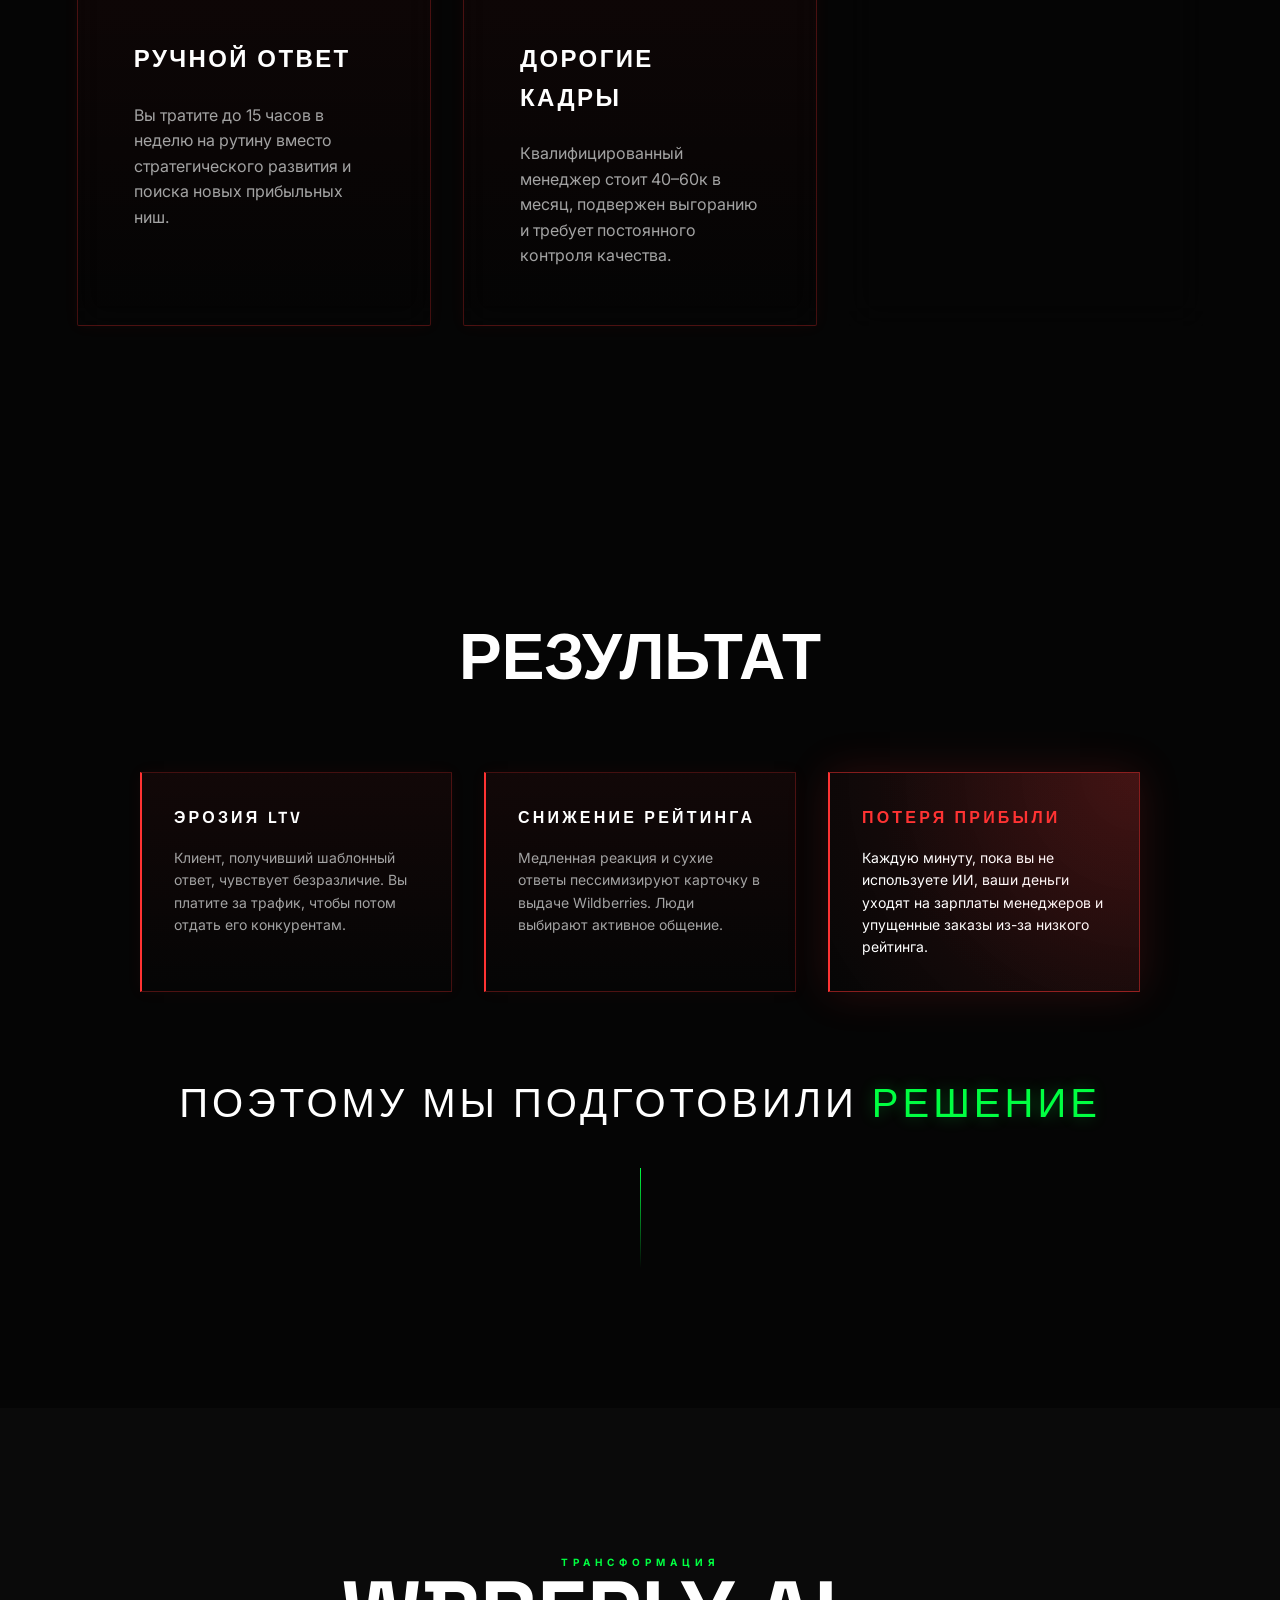
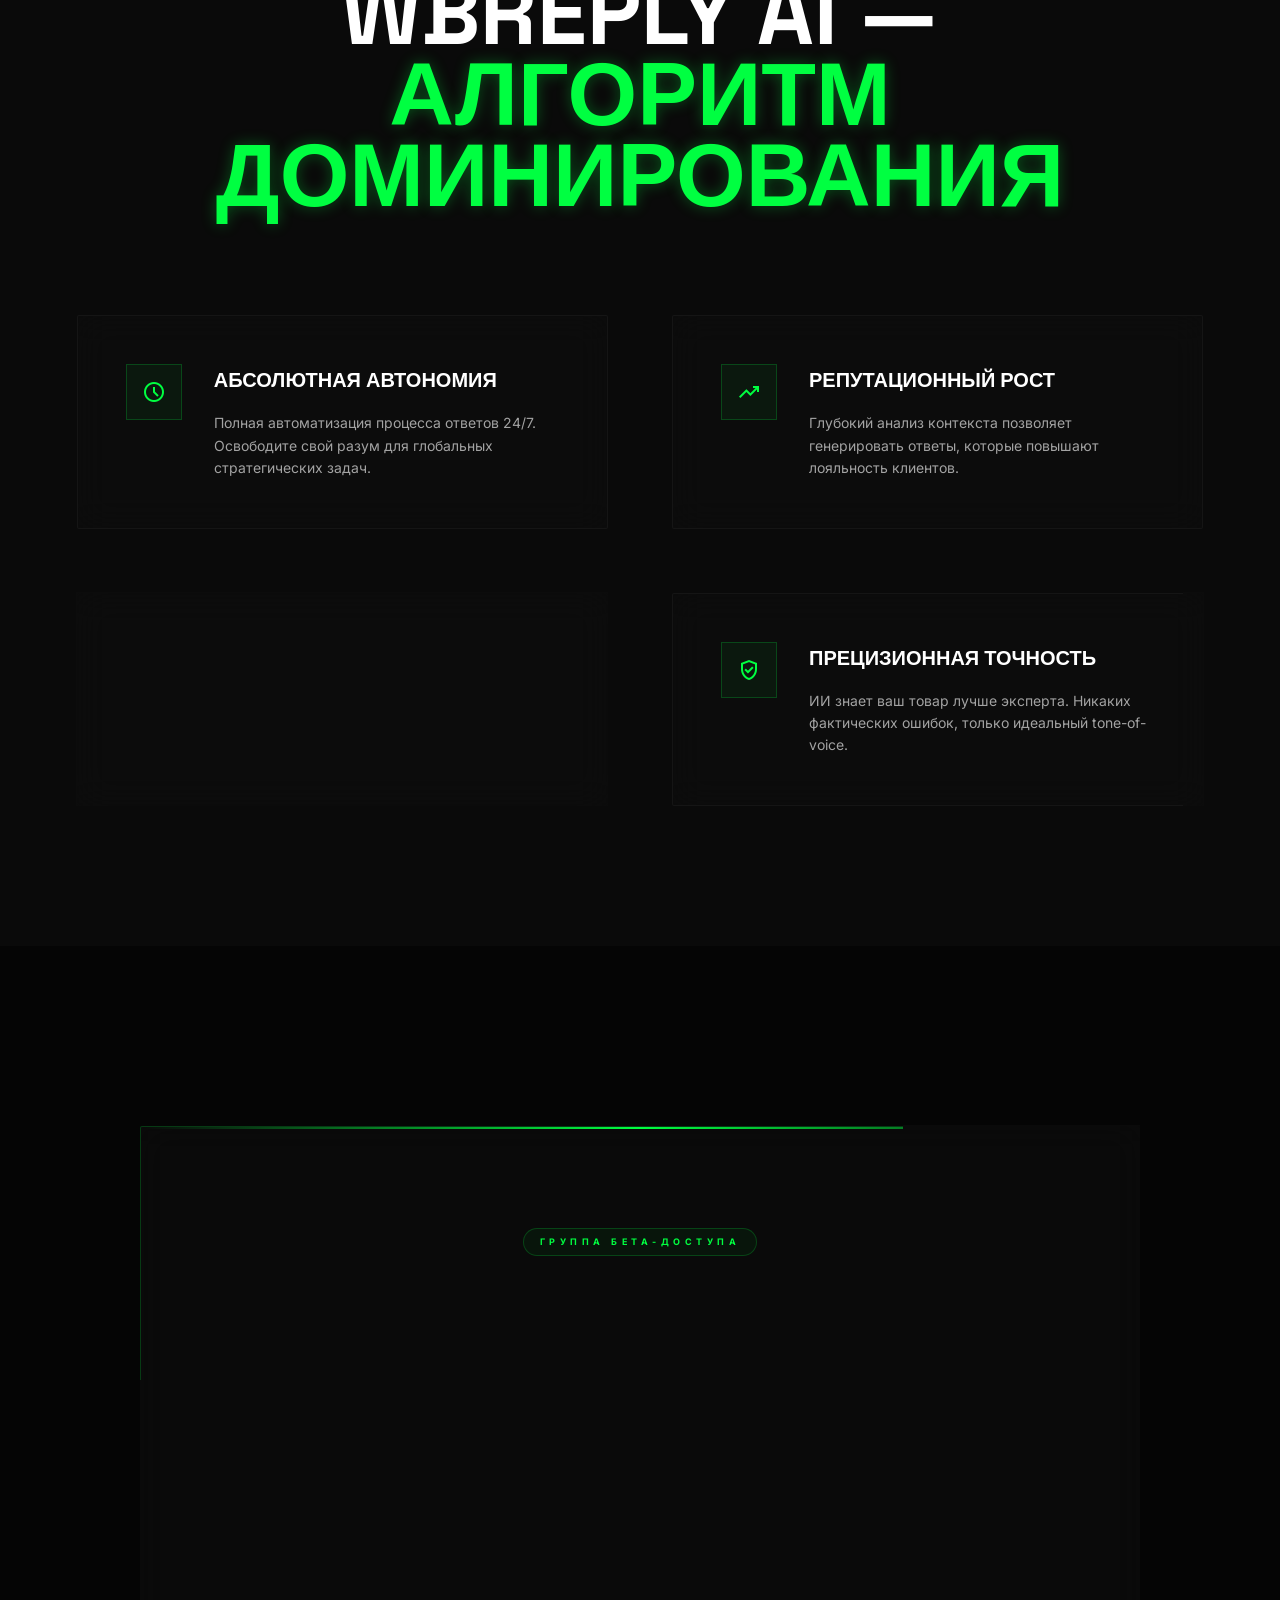
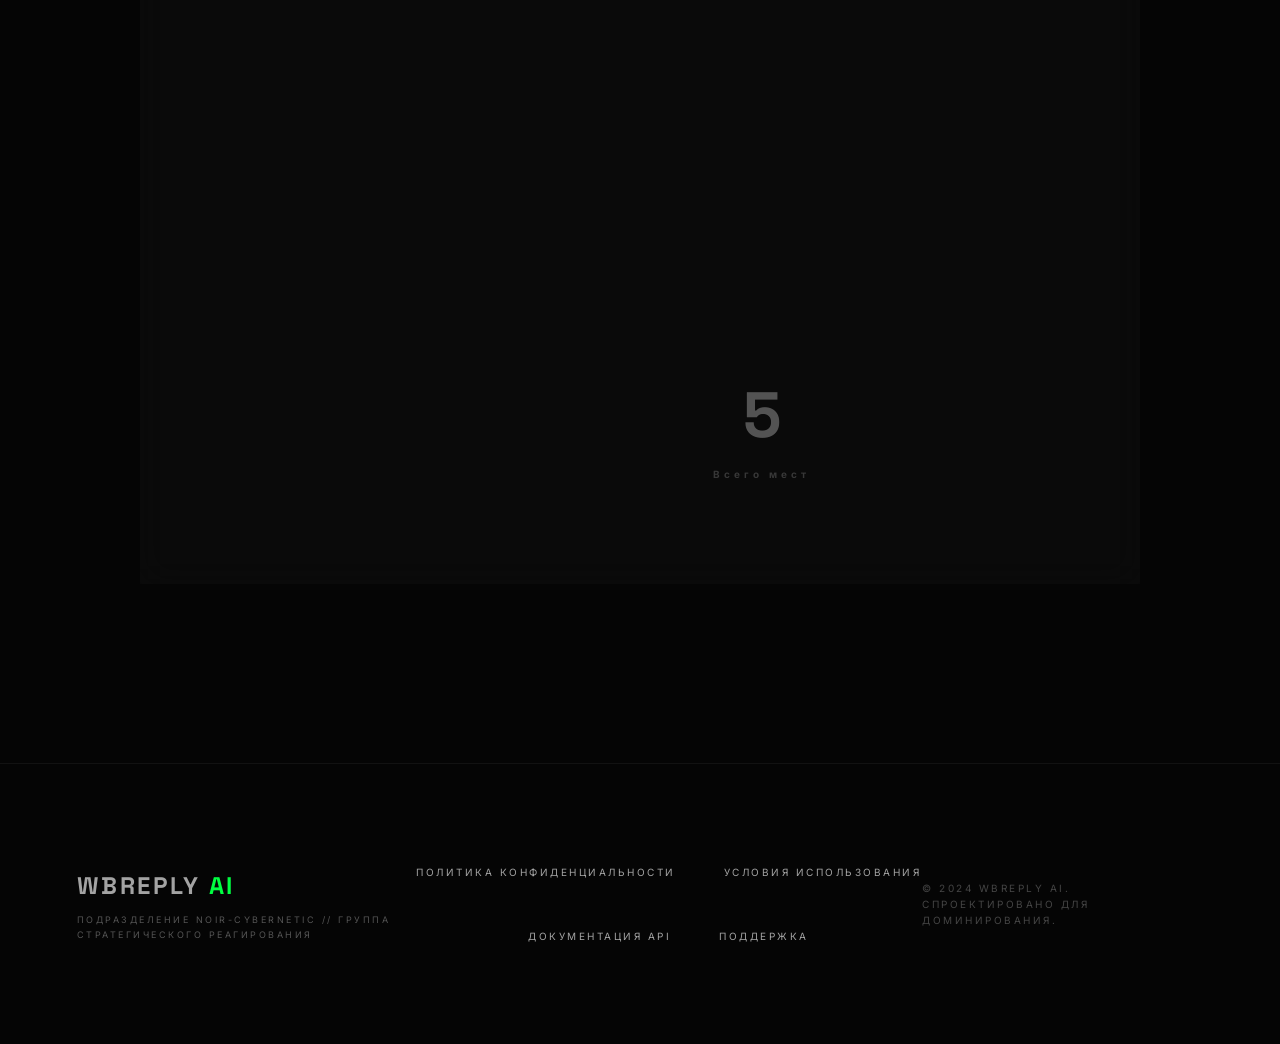
==== commit 011f33f6: "аг" ====
--- a/index.html
+++ b/index.html
@@ -225,7 +225,8 @@
                 
                 <p style="font-size: 1.5rem; letter-spacing: 0.2em; margin-bottom: 64px;">Первые 5 партнеров — <span class="text-primary neon-glow" style="font-weight: 700;">БЕСПЛАТНО</span> 30 дней</p>
                 
-                <div style="display: flex; flex-direction: column; align-items: center; gap: 64px;">
+                <div style="display: flex; flex-direction: column; align-items: center; gap: 32px;">
+                    <button class="btn btn-kinetic lead-button" style="padding: 16px 64px; font-size: 14px; width: 100%; max-width: 300px;">Оставить заявку</button>
                                        <div class="cta-numbers-container">
                         <div class="cta-number-block">
                             <div class="text-primary neon-glow cta-number">3</div>
--- a/style.css
+++ b/style.css
@@ -60,6 +60,10 @@
     width: 100%;
 }
 
+.pricing-cta-button {
+    margin-bottom: 32px;
+}
+
 .section-full-width {
     background: var(--surface);
     padding: 140px 6%;
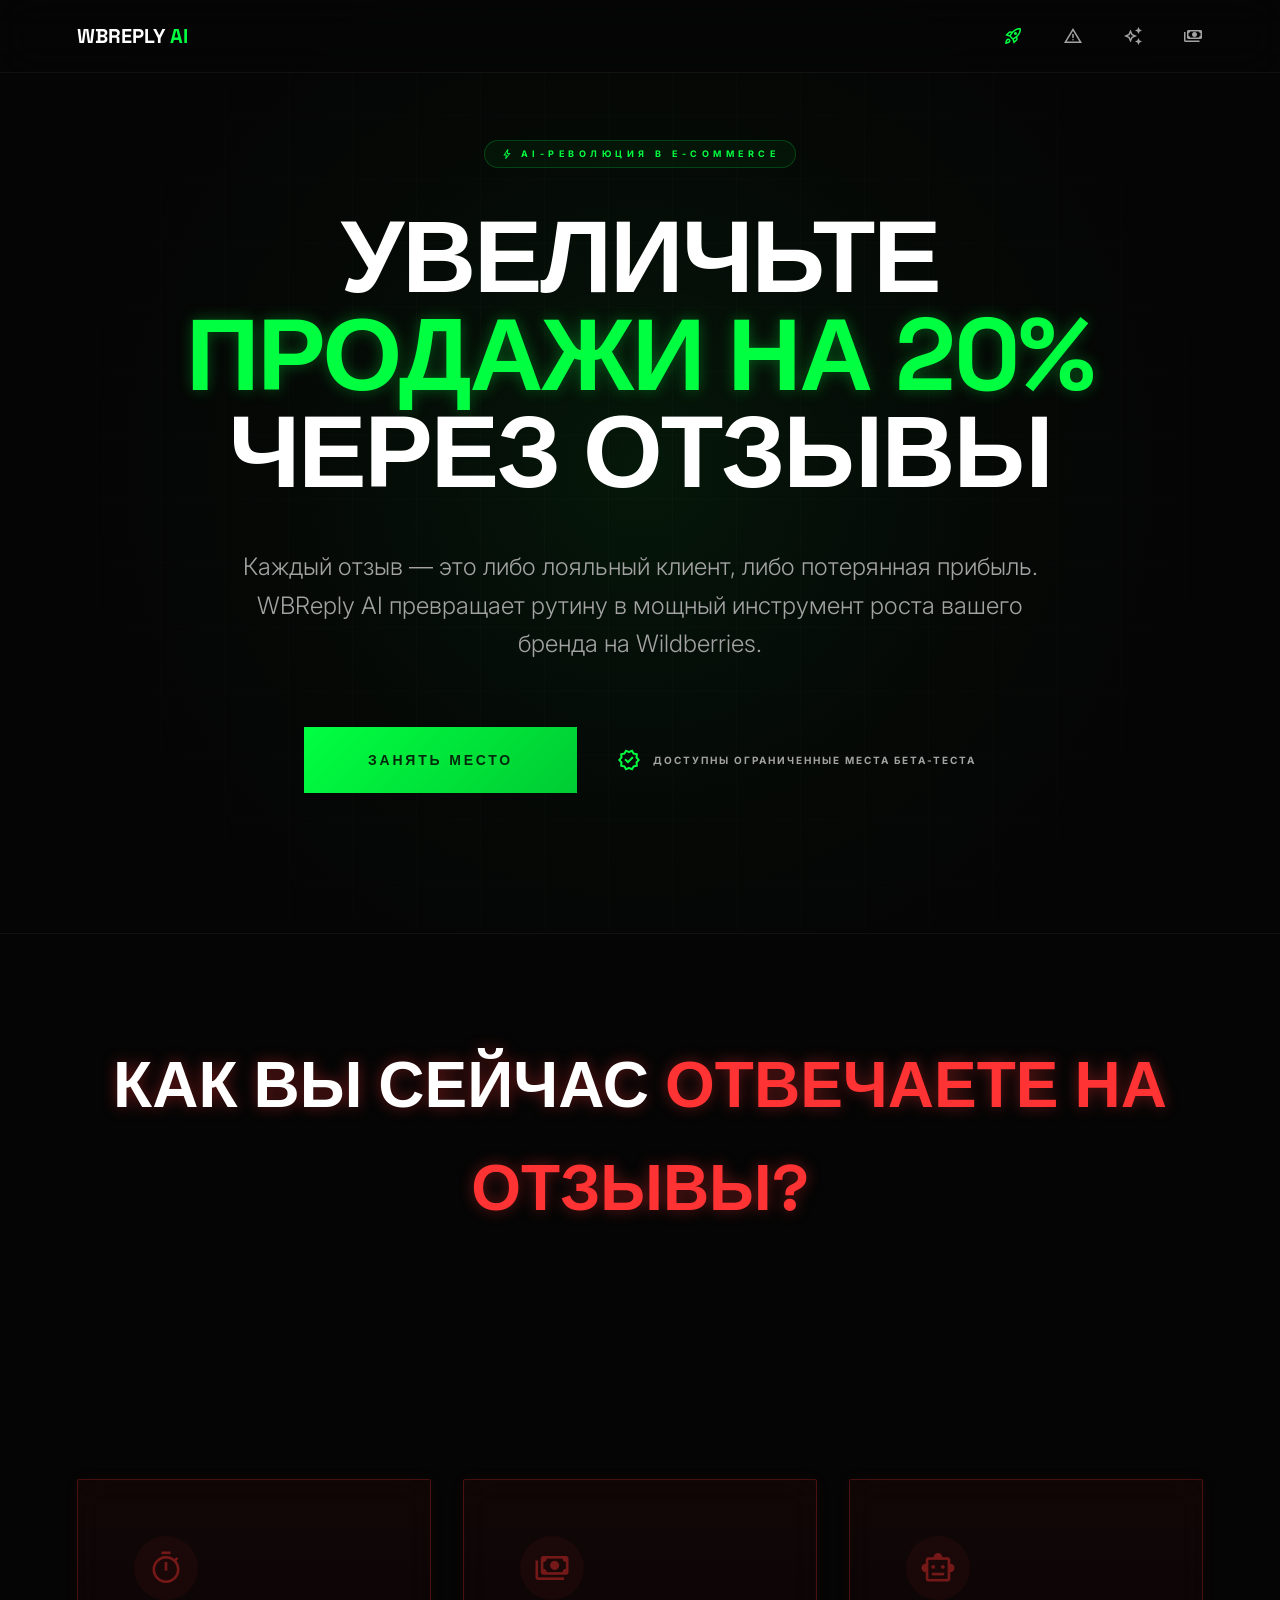
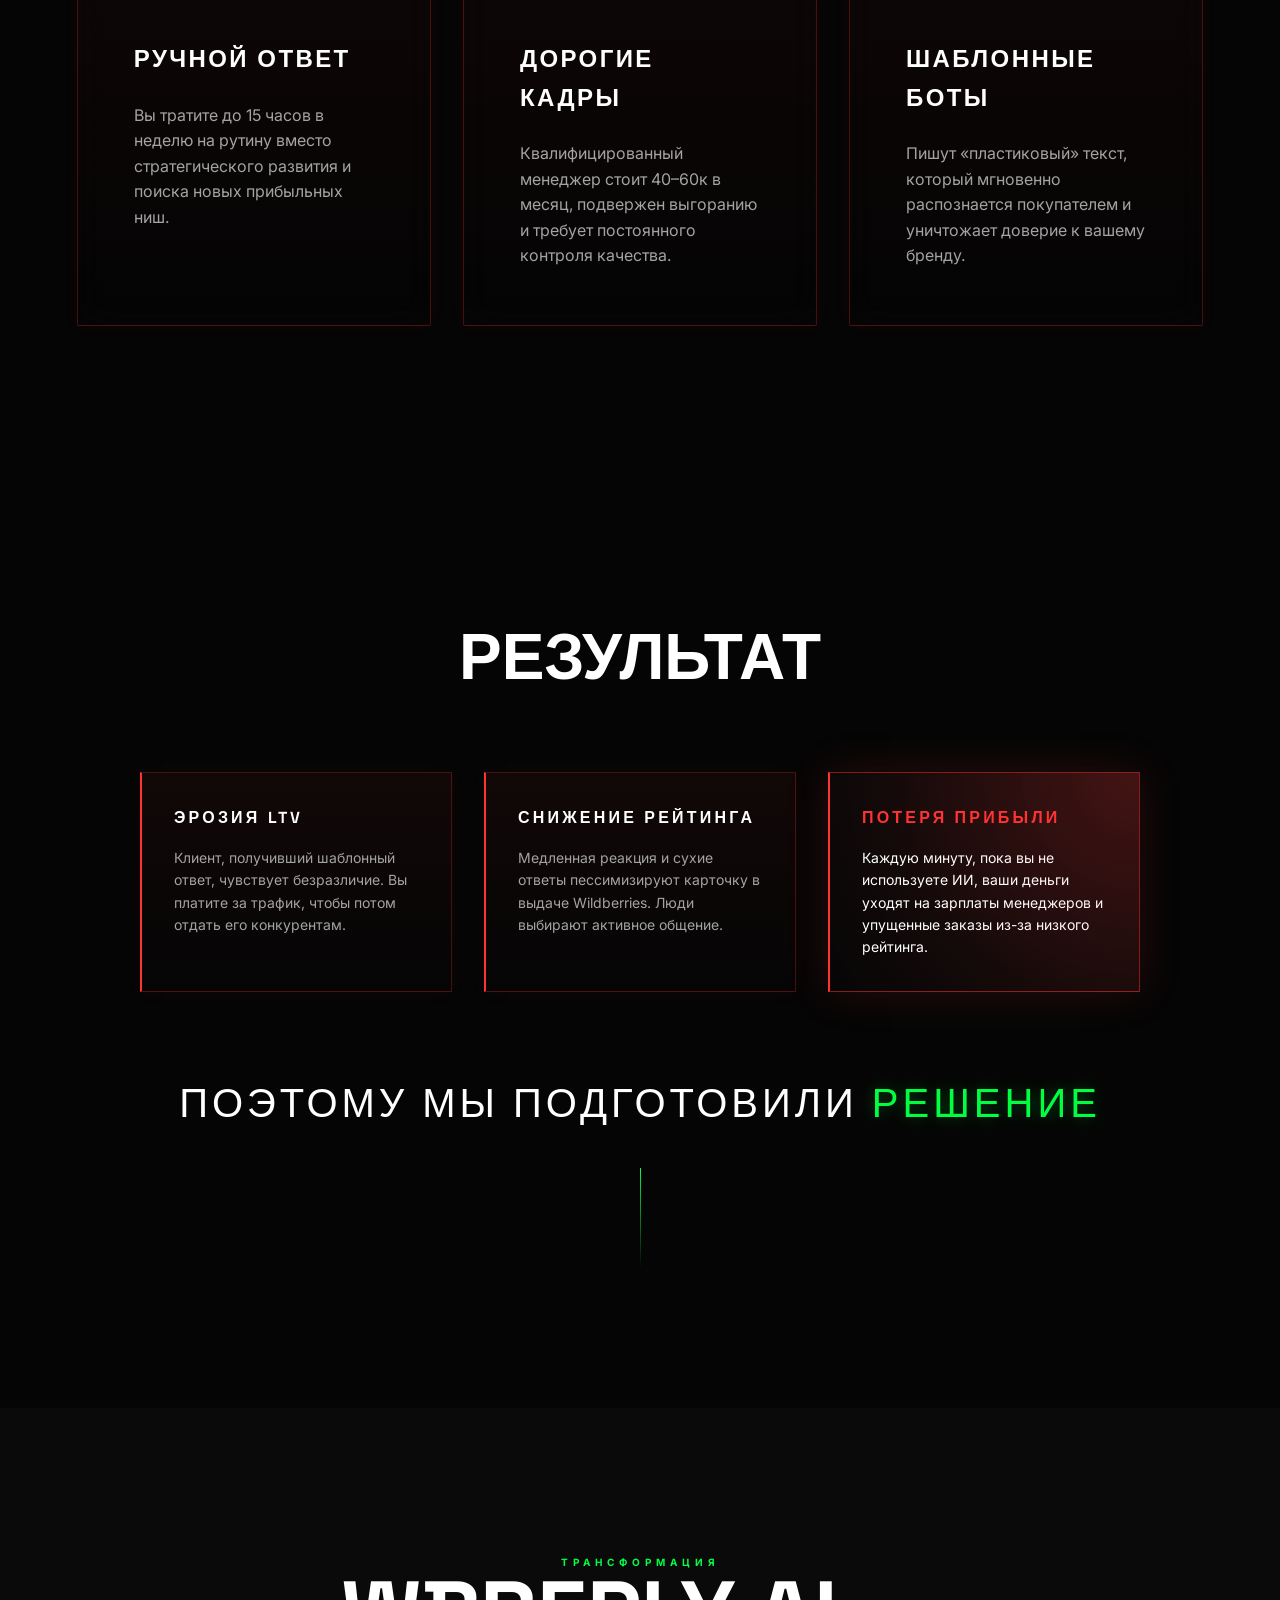
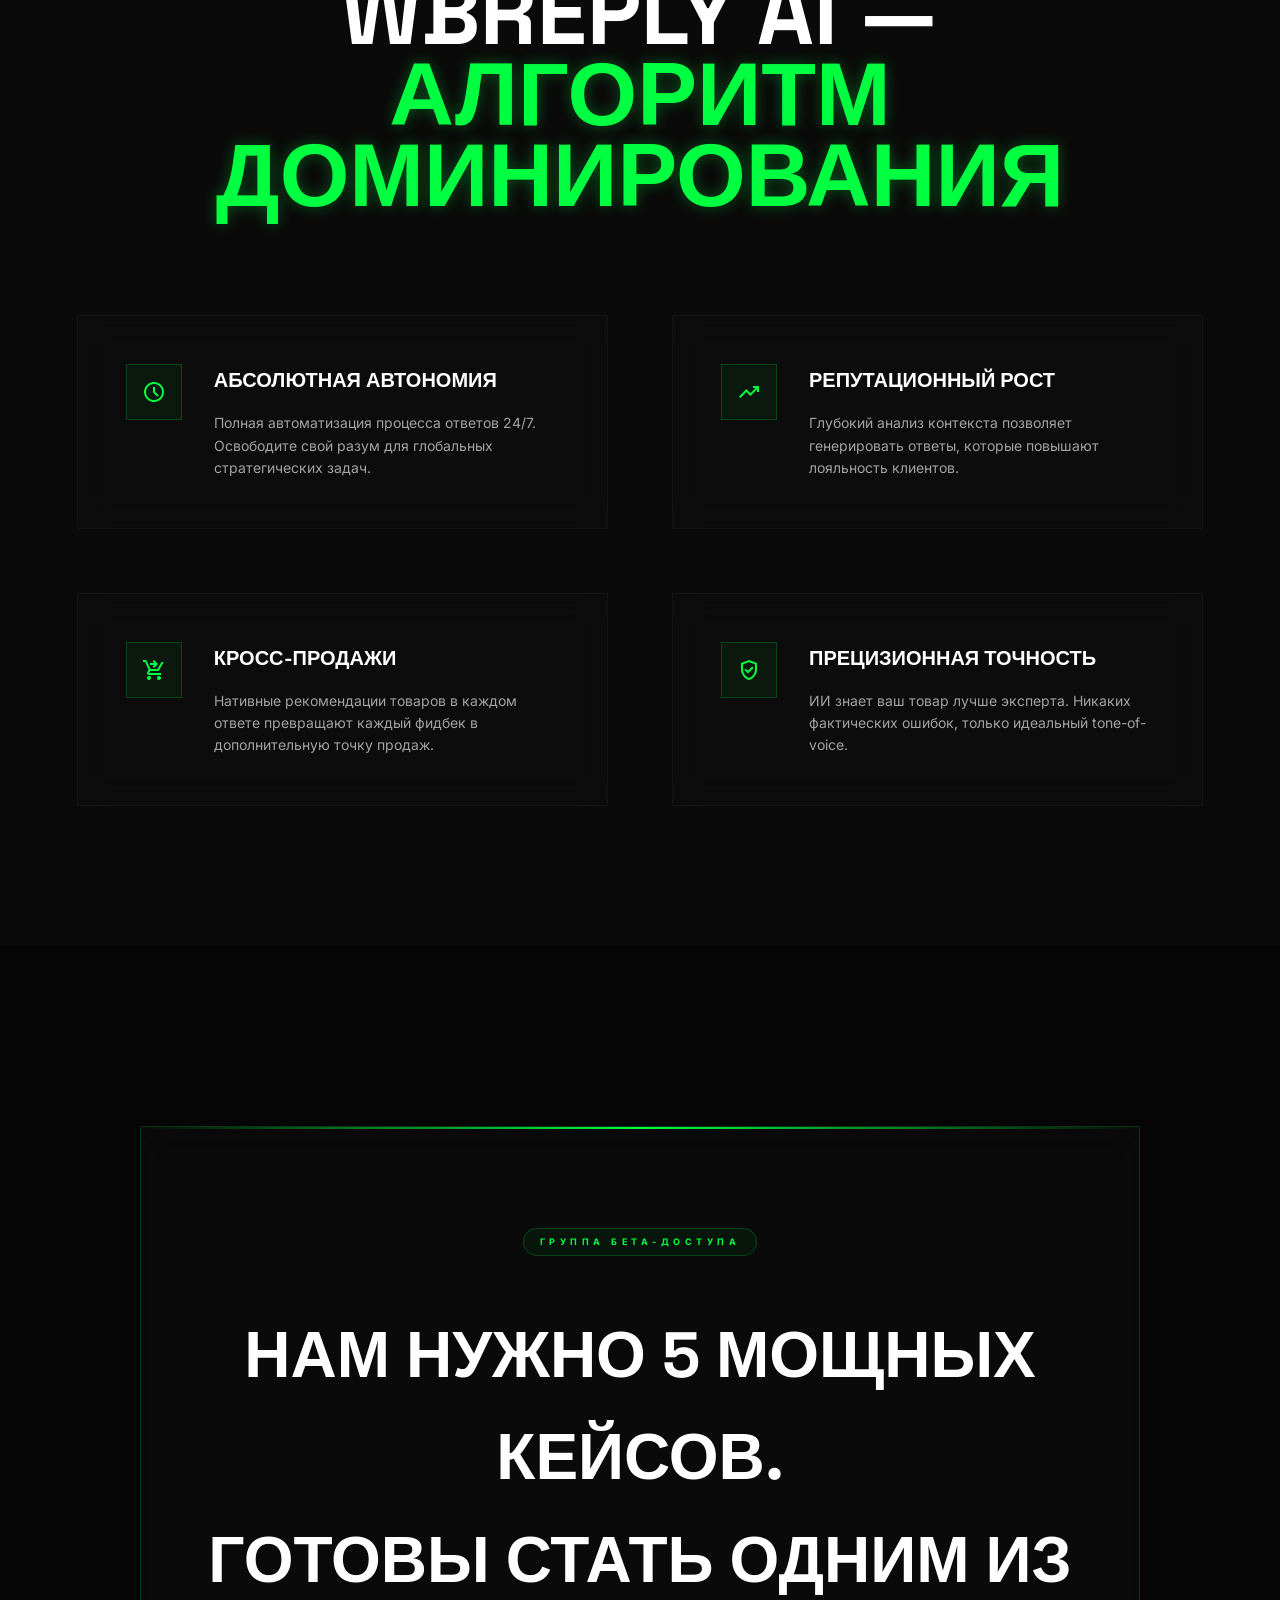
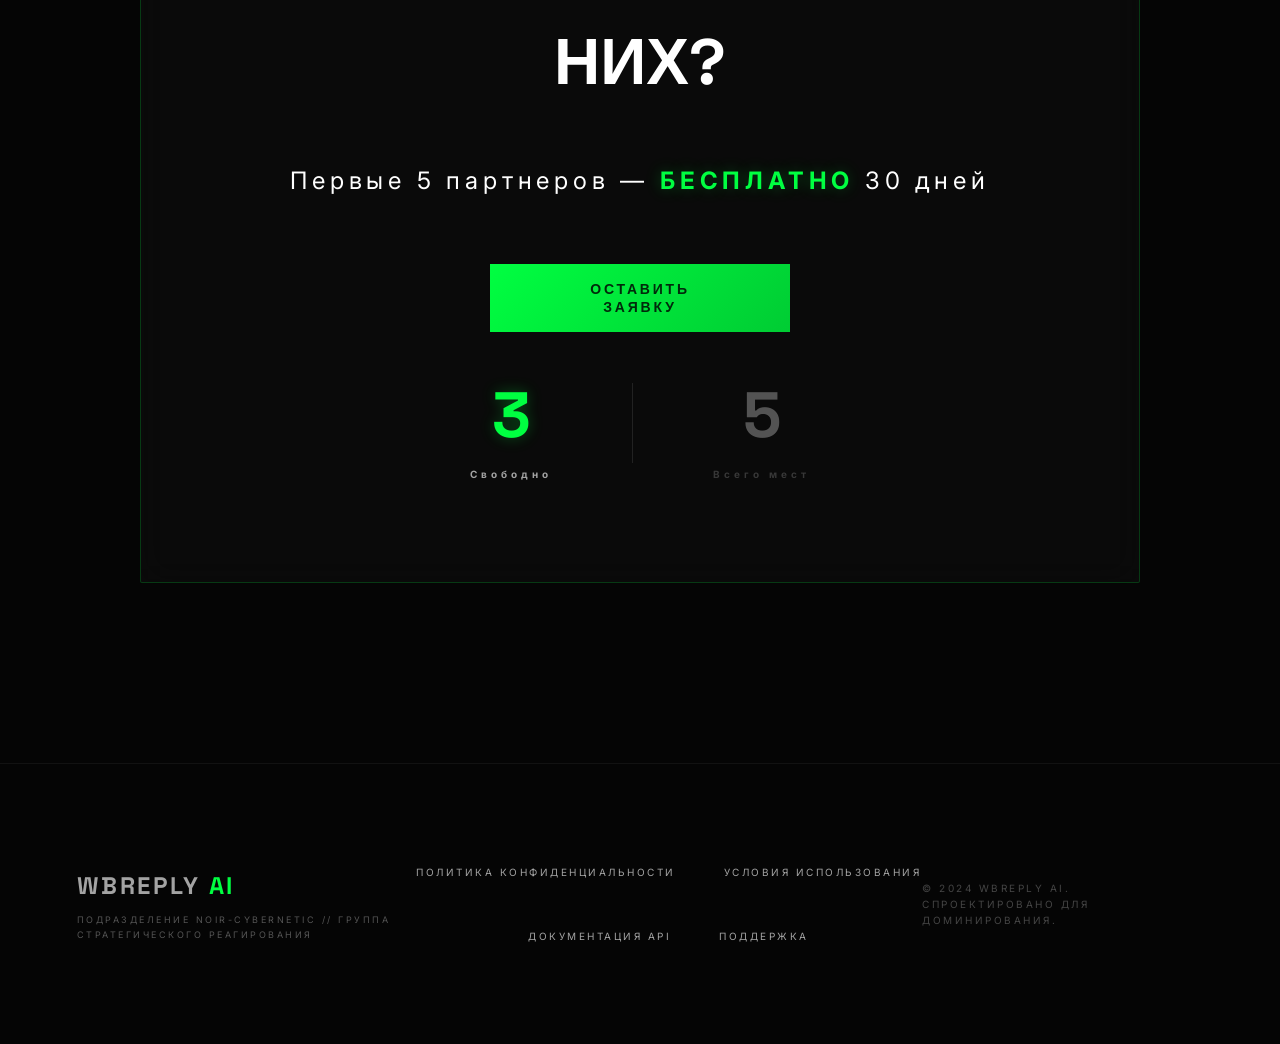
==== commit 57959d86: "все" ====
--- a/index.html
+++ b/index.html
@@ -24,6 +24,7 @@
     <meta property="twitter:description" content="Каждый отзыв — это прибыль. Превратите рутину в мощный инструмент роста вашего бренда на Wildberries.">
 
     <!-- Favicon -->
+    <link rel="icon" type="image/png" href="Gemini_Generated_Image_641hot641hot641h.png">
 
 
     <!-- Yandex.Metrika counter (Placeholder) -->
@@ -55,6 +56,21 @@
       gtag('js', new Date());
       gtag('config', 'G-PJNW4Q768P');
     </script>
+    
+    <!-- Top.Mail.Ru counter -->
+    <script type="text/javascript">
+    var _tmr = window._tmr || (window._tmr = []);
+    _tmr.push({id: "3758827", type: "pageView", start: (new Date()).getTime()});
+    (function (d, w, id) {
+      if (d.getElementById(id)) return;
+      var ts = d.createElement("script"); ts.type = "text/javascript"; ts.async = true; ts.id = id;
+      ts.src = "https://top-fwz1.mail.ru/js/code.js";
+      var f = function () {var s = d.getElementsByTagName("script")[0]; s.parentNode.insertBefore(ts, s);};
+      if (w.opera == "[object Opera]") { d.addEventListener("DOMContentLoaded", f, false); } else { f(); }
+    })(document, window, "tmr-code");
+    </script>
+    <noscript><div><img src="https://top-fwz1.mail.ru/counter?id=3758827;js=na" style="position:absolute;left:-9999px;" alt="Top.Mail.Ru" /></div></noscript>
+    <!-- /Top.Mail.Ru counter -->
     
     <!-- Vercel Analytics & Speed Insights -->
     <script defer src="/_vercel/insights/script.js"></script>
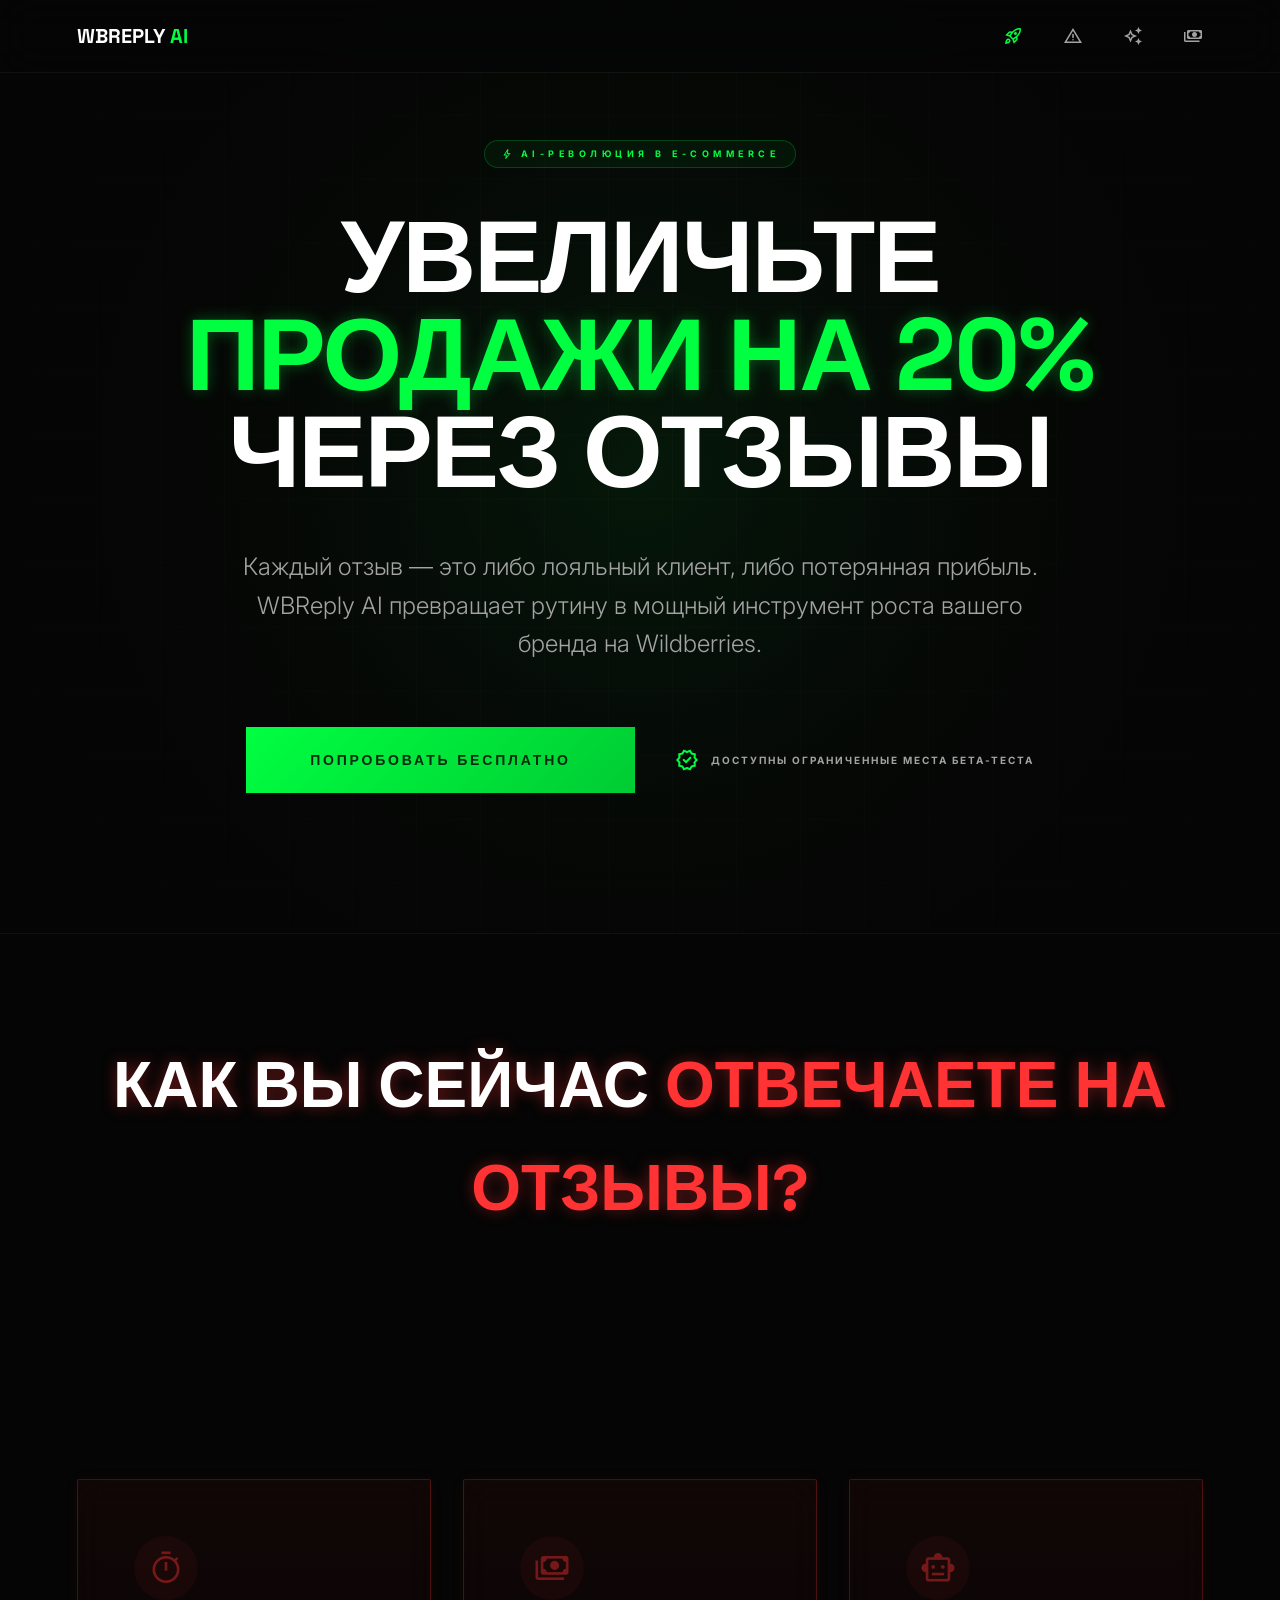
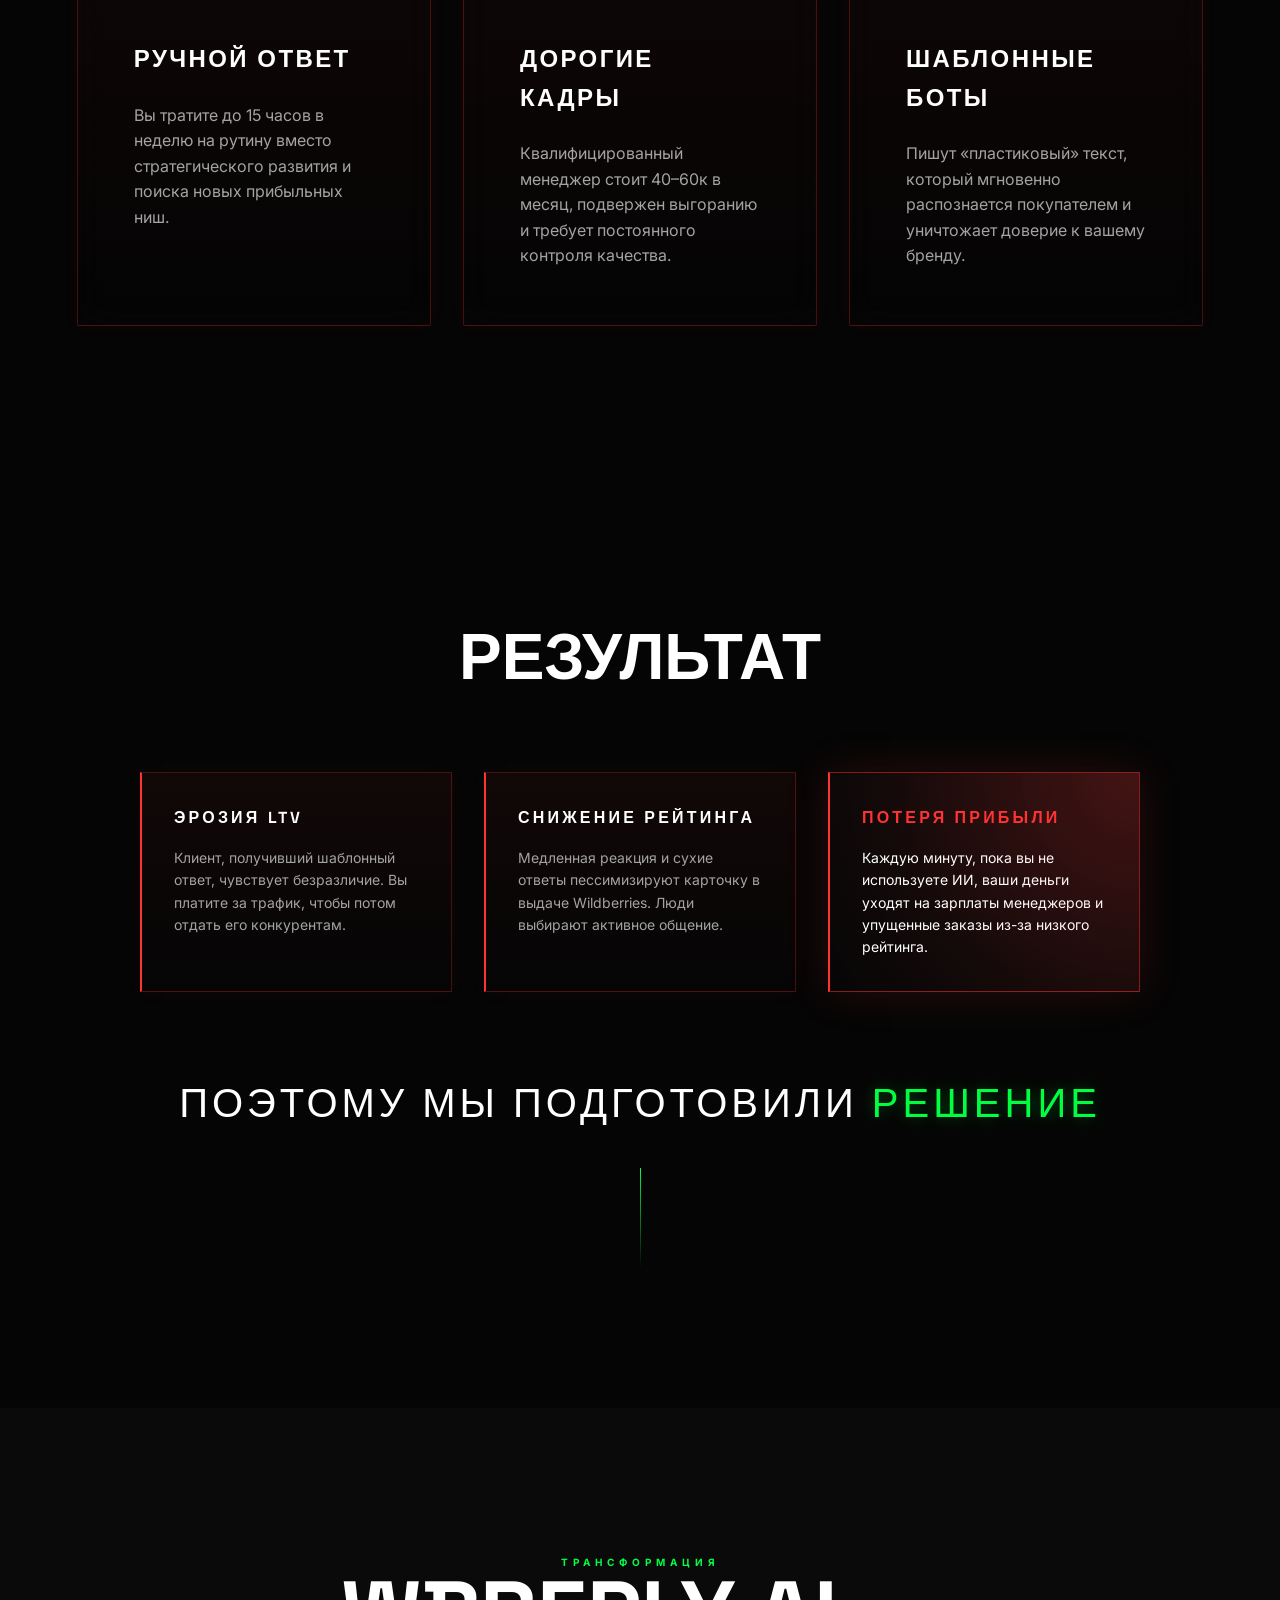
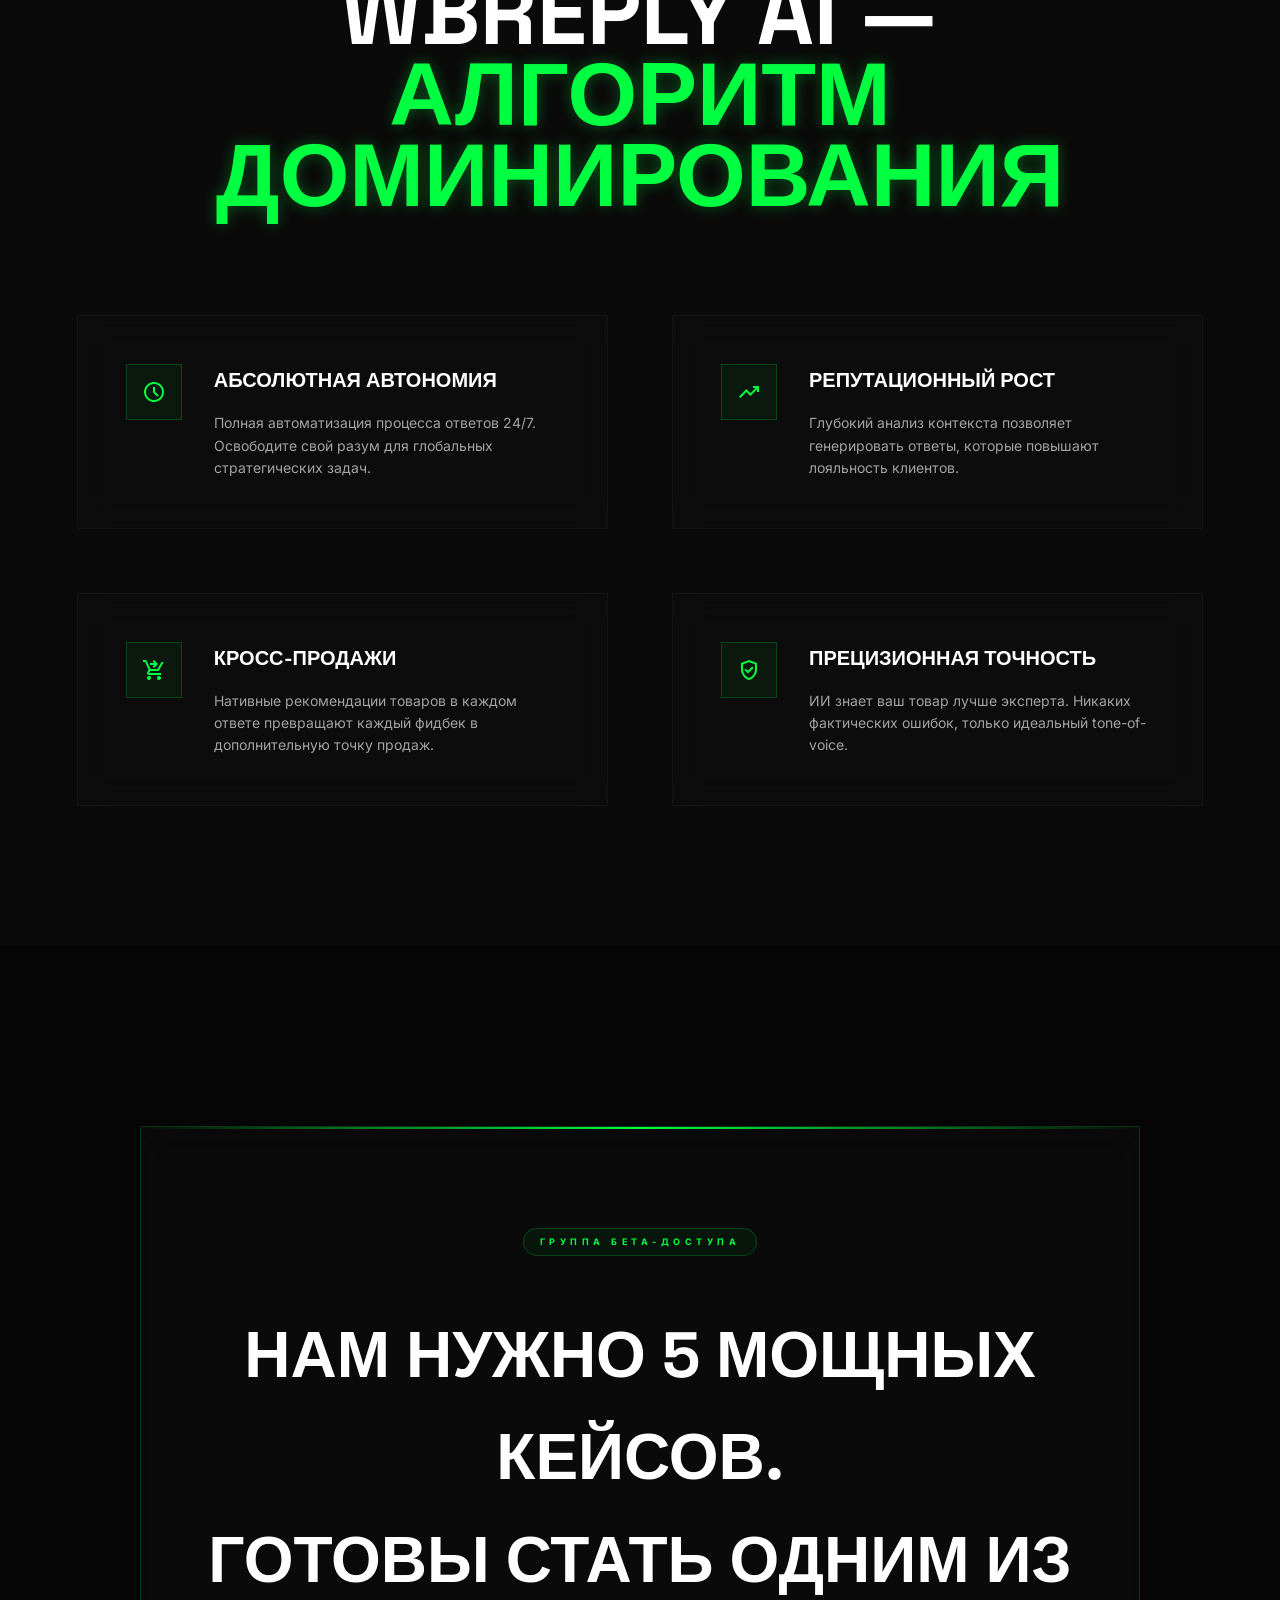
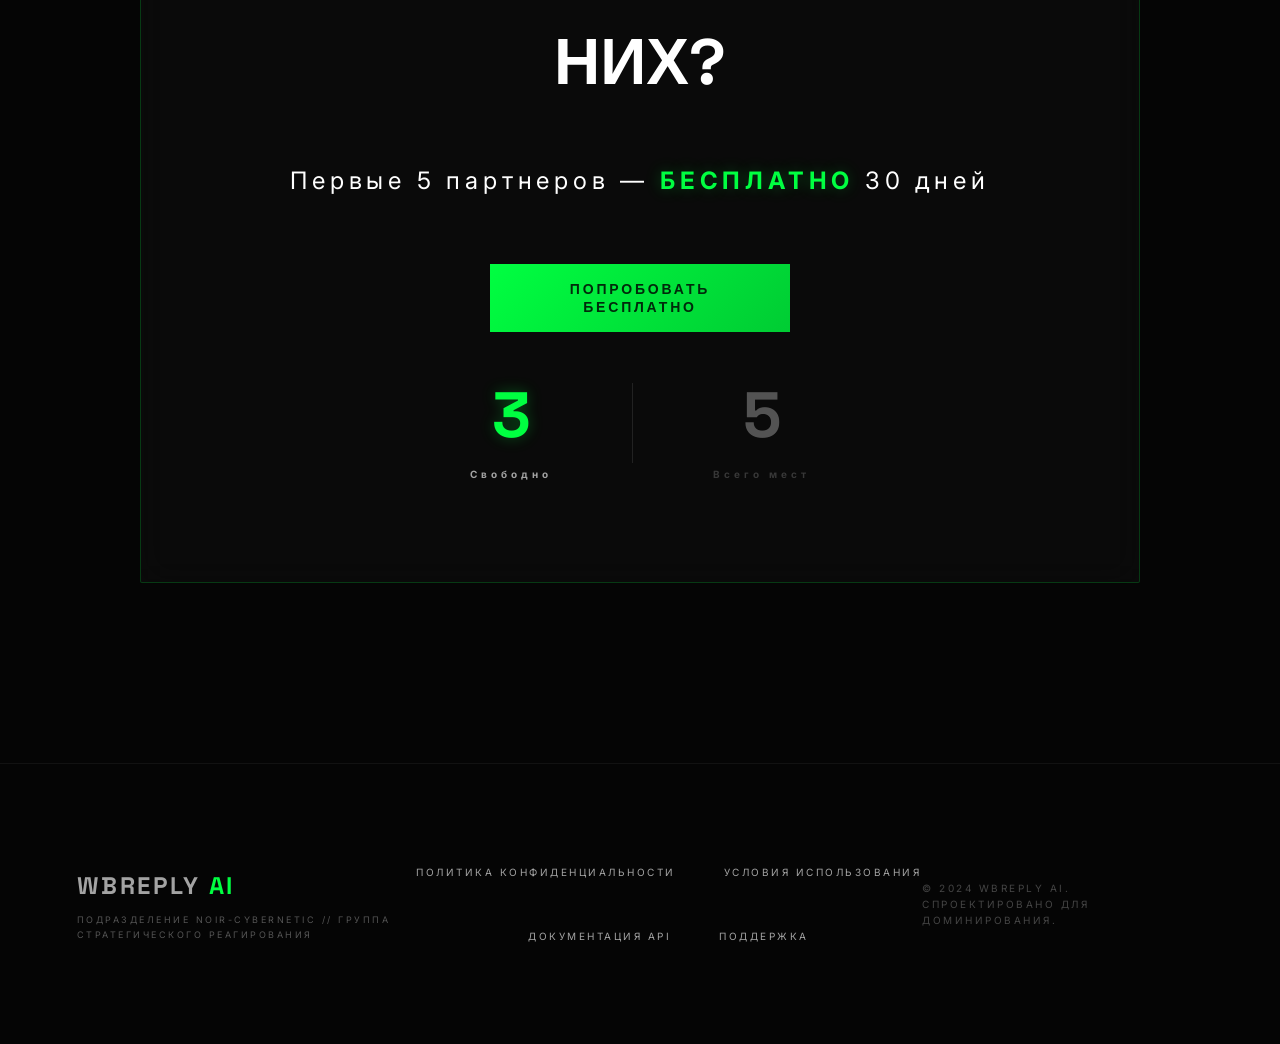
==== commit 63da072b: "а" ====
--- a/index.html
+++ b/index.html
@@ -108,7 +108,7 @@
             <p>Каждый отзыв — это либо лояльный клиент, либо потерянная прибыль. WBReply AI превращает рутину в мощный инструмент роста вашего бренда на Wildberries.</p>
             
             <div style="display: flex; gap: 40px; align-items: center; flex-wrap: wrap; justify-content: center;">
-                <button class="btn btn-kinetic lead-button" style="padding: 24px 64px; font-size: 14px;">Занять место</button>
+                <button class="btn btn-kinetic lead-button" style="padding: 24px 64px; font-size: 14px;">Попробовать бесплатно</button>
                 <div style="display: flex; align-items: center; gap: 12px; color: var(--on-surface-variant); font-size: 10px; font-weight: 700; text-transform: uppercase; letter-spacing: 0.2em;">
                     <span class="material-symbols-outlined text-primary">verified</span>
                     Доступны ограниченные места бета-теста
@@ -242,7 +242,7 @@
                 <p style="font-size: 1.5rem; letter-spacing: 0.2em; margin-bottom: 64px;">Первые 5 партнеров — <span class="text-primary neon-glow" style="font-weight: 700;">БЕСПЛАТНО</span> 30 дней</p>
                 
                 <div style="display: flex; flex-direction: column; align-items: center; gap: 32px;">
-                    <button class="btn btn-kinetic lead-button" style="padding: 16px 64px; font-size: 14px; width: 100%; max-width: 300px;">Оставить заявку</button>
+                    <button class="btn btn-kinetic lead-button" style="padding: 16px 64px; font-size: 14px; width: 100%; max-width: 300px;">Попробовать бесплатно</button>
                                        <div class="cta-numbers-container">
                         <div class="cta-number-block">
                             <div class="text-primary neon-glow cta-number">3</div>
@@ -283,7 +283,7 @@
     <div id="lead-modal" class="modal">
         <div class="modal-content glass-panel">
             <button class="modal-close material-symbols-outlined">close</button>
-            <h2 class="headline" style="margin-bottom: 32px; font-size: 1.5rem;">Занять место в бете</h2>
+            <h2 class="headline" style="margin-bottom: 32px; font-size: 1.5rem;">Попробовать бесплатно</h2>
             <form id="lead-form">
                 <div class="form-group">
                     <label>Ваше Имя</label>
@@ -293,7 +293,7 @@
                     <label>Telegram или Телефон</label>
                     <input type="text" name="contact" placeholder="@username / +7..." required>
                 </div>
-                <button type="submit" class="btn btn-kinetic" style="width: 100%; margin-top: 24px; padding: 16px;">Отправить заявку</button>
+                <button type="submit" class="btn btn-kinetic" style="width: 100%; margin-top: 24px; padding: 16px;">Попробовать бесплатно</button>
             </form>
             <div id="success-message" style="display: none; padding: 40px 0;">
                 <span class="material-symbols-outlined text-primary" style="font-size: 64px; margin-bottom: 24px;">check_circle</span>
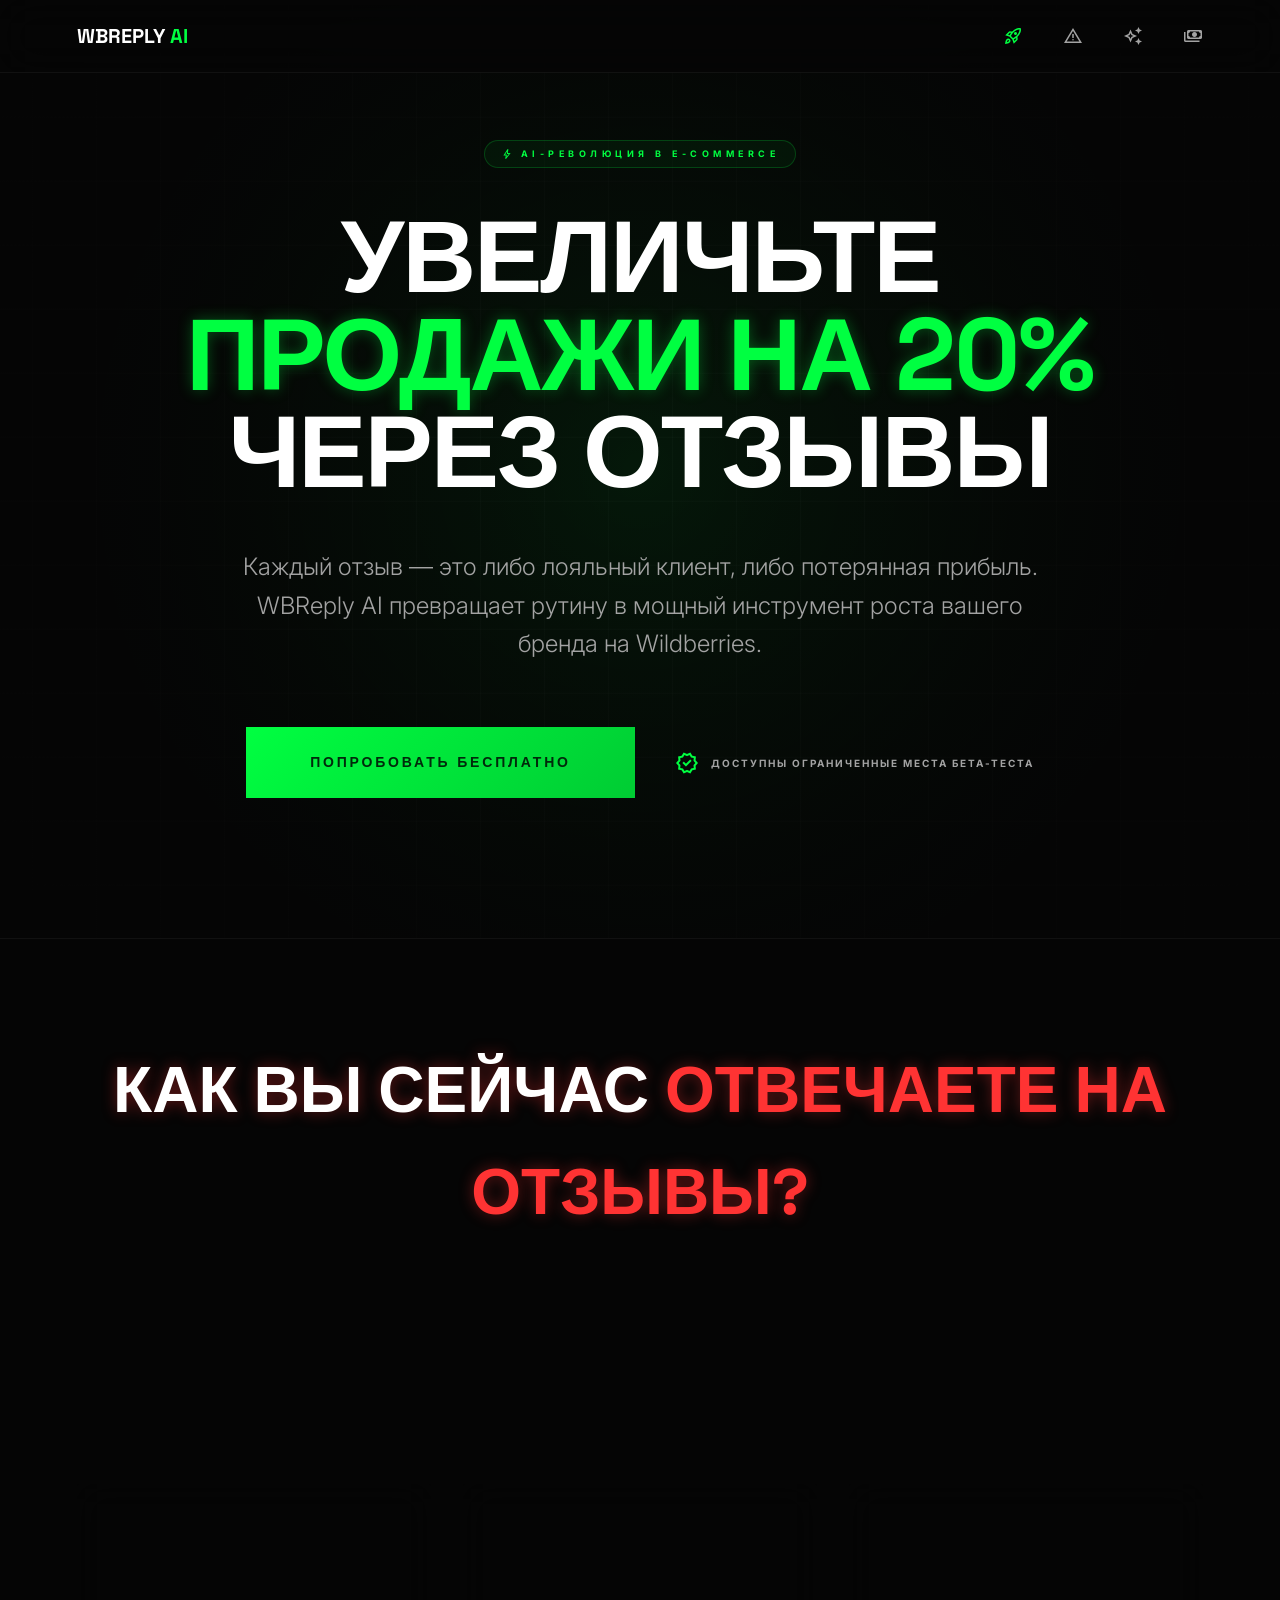
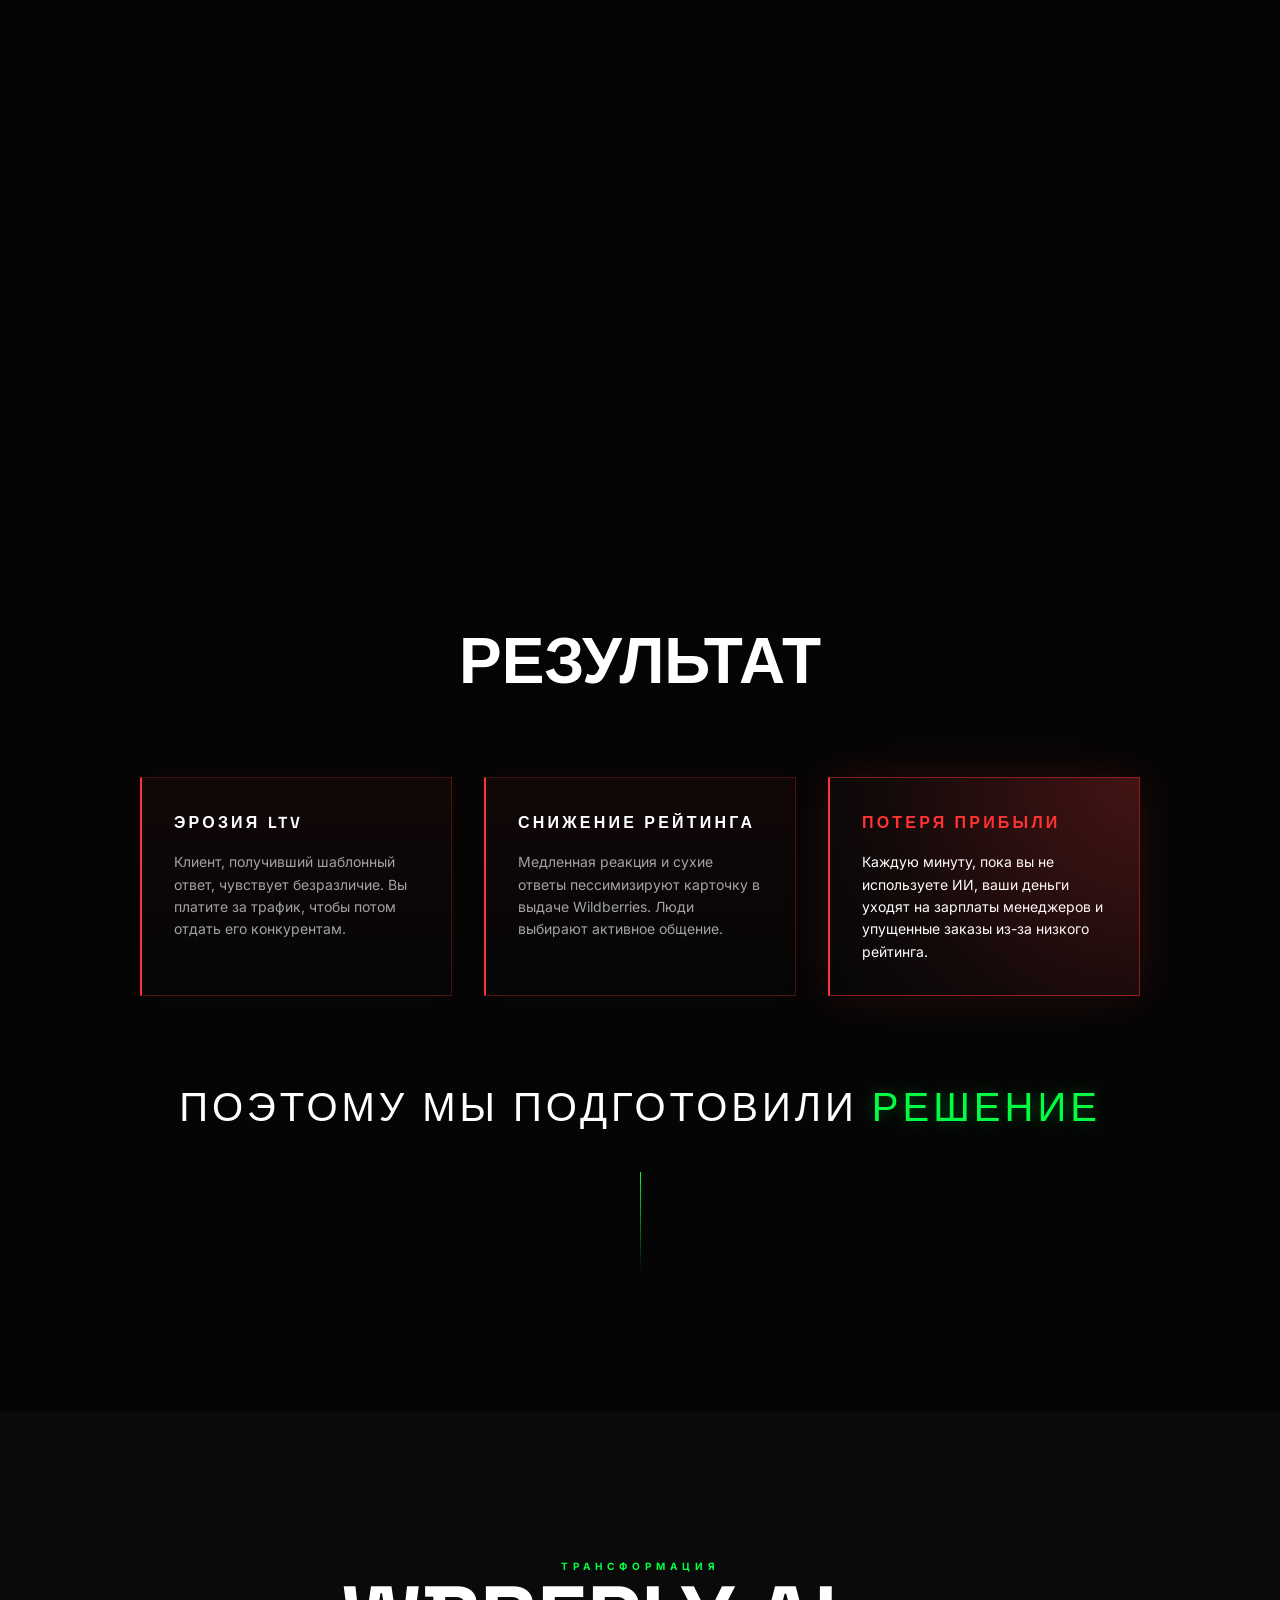
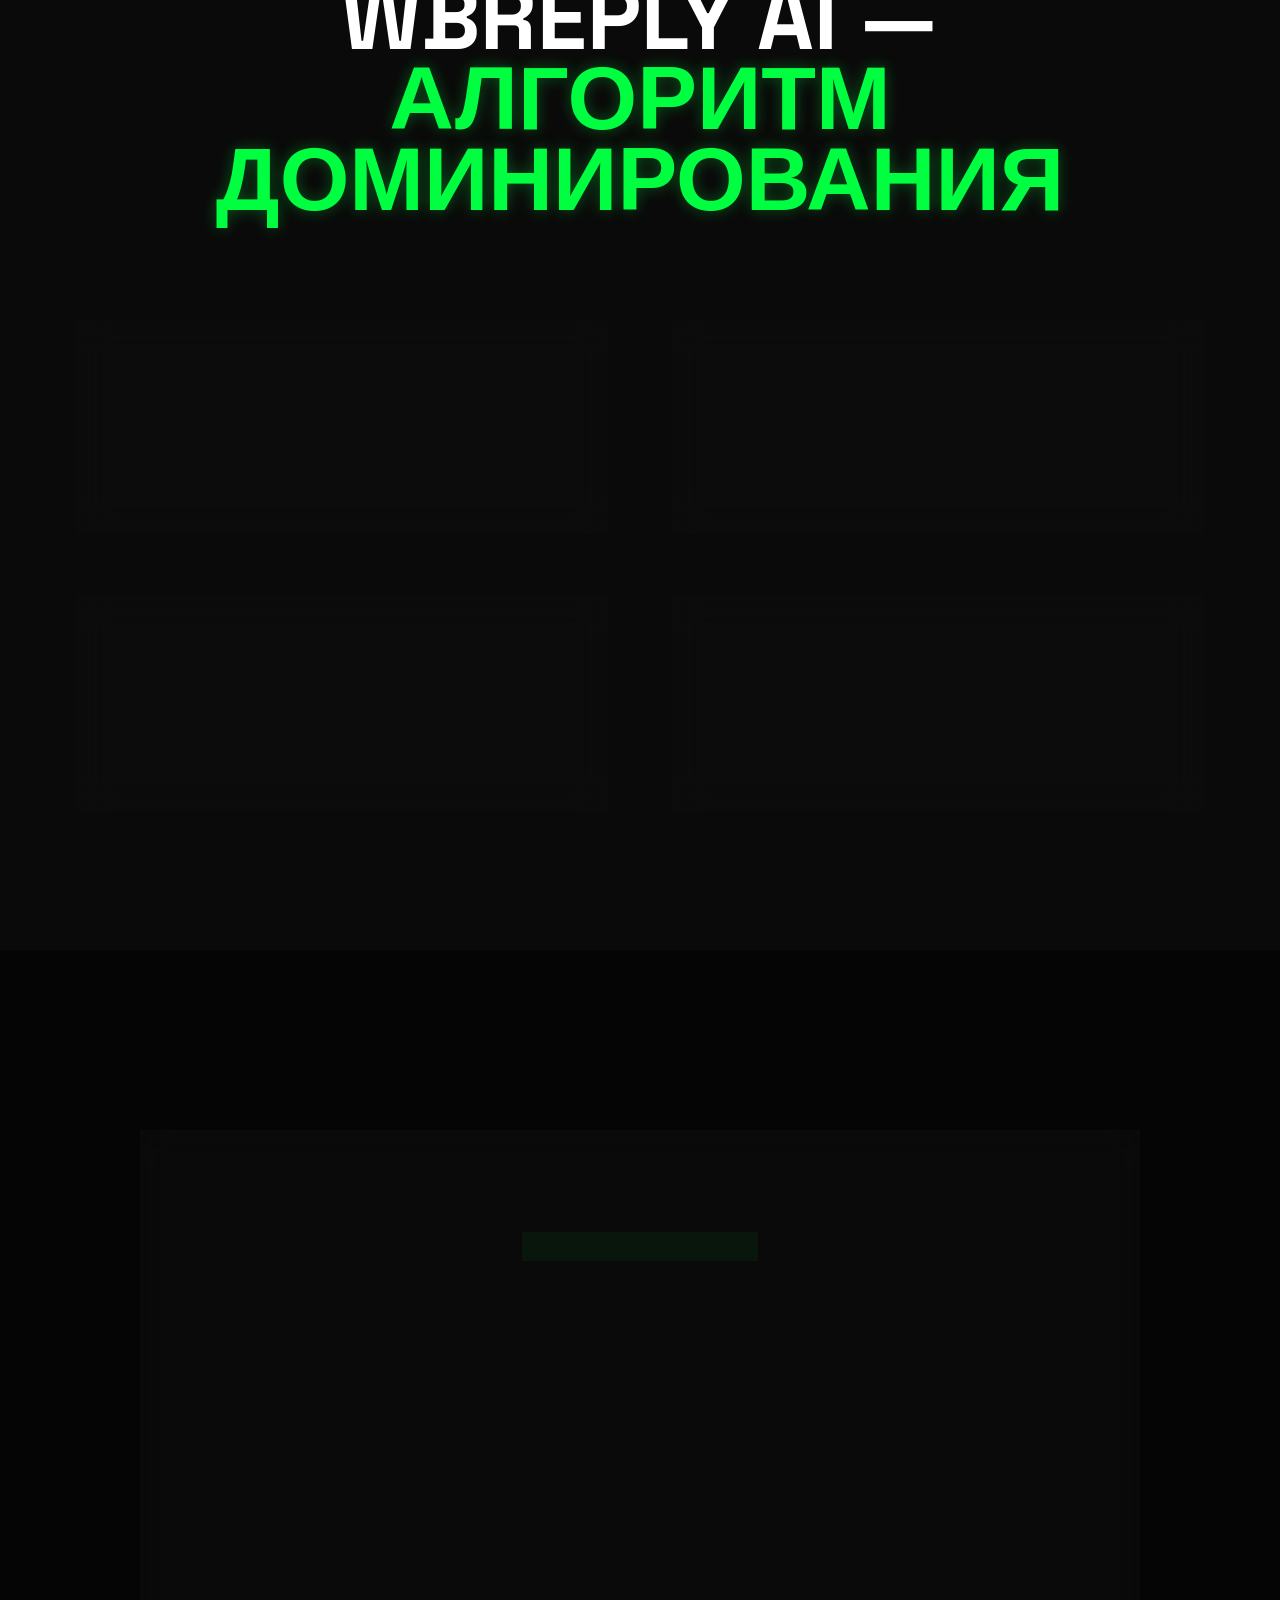
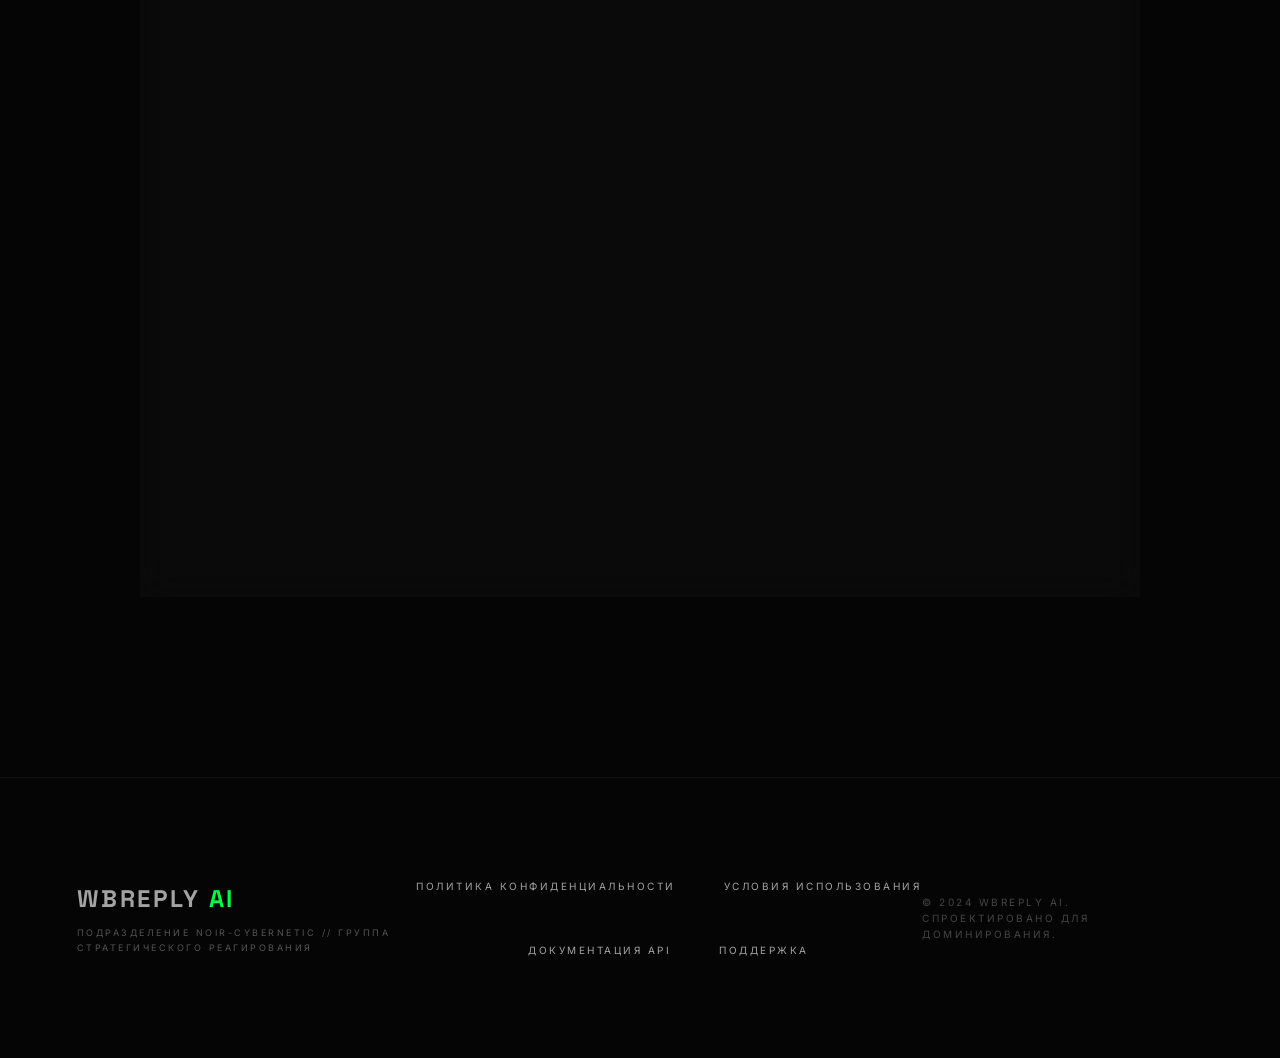
==== commit 7366301e: "а" ====
--- a/index.html
+++ b/index.html
@@ -108,7 +108,7 @@
             <p>Каждый отзыв — это либо лояльный клиент, либо потерянная прибыль. WBReply AI превращает рутину в мощный инструмент роста вашего бренда на Wildberries.</p>
             
             <div style="display: flex; gap: 40px; align-items: center; flex-wrap: wrap; justify-content: center;">
-                <button class="btn btn-kinetic lead-button" style="padding: 24px 64px; font-size: 14px;">Попробовать бесплатно</button>
+                <a href="https://t.me/WBReplyAIbot" class="btn btn-kinetic lead-button" style="padding: 24px 64px; font-size: 14px; text-decoration: none;">Попробовать бесплатно</a>
                 <div style="display: flex; align-items: center; gap: 12px; color: var(--on-surface-variant); font-size: 10px; font-weight: 700; text-transform: uppercase; letter-spacing: 0.2em;">
                     <span class="material-symbols-outlined text-primary">verified</span>
                     Доступны ограниченные места бета-теста
@@ -242,7 +242,7 @@
                 <p style="font-size: 1.5rem; letter-spacing: 0.2em; margin-bottom: 64px;">Первые 5 партнеров — <span class="text-primary neon-glow" style="font-weight: 700;">БЕСПЛАТНО</span> 30 дней</p>
                 
                 <div style="display: flex; flex-direction: column; align-items: center; gap: 32px;">
-                    <button class="btn btn-kinetic lead-button" style="padding: 16px 64px; font-size: 14px; width: 100%; max-width: 300px;">Попробовать бесплатно</button>
+                    <a href="https://t.me/WBReplyAIbot" class="btn btn-kinetic lead-button" style="padding: 16px 64px; font-size: 14px; width: 100%; max-width: 300px; text-decoration: none;">Попробовать бесплатно</a>
                                        <div class="cta-numbers-container">
                         <div class="cta-number-block">
                             <div class="text-primary neon-glow cta-number">3</div>
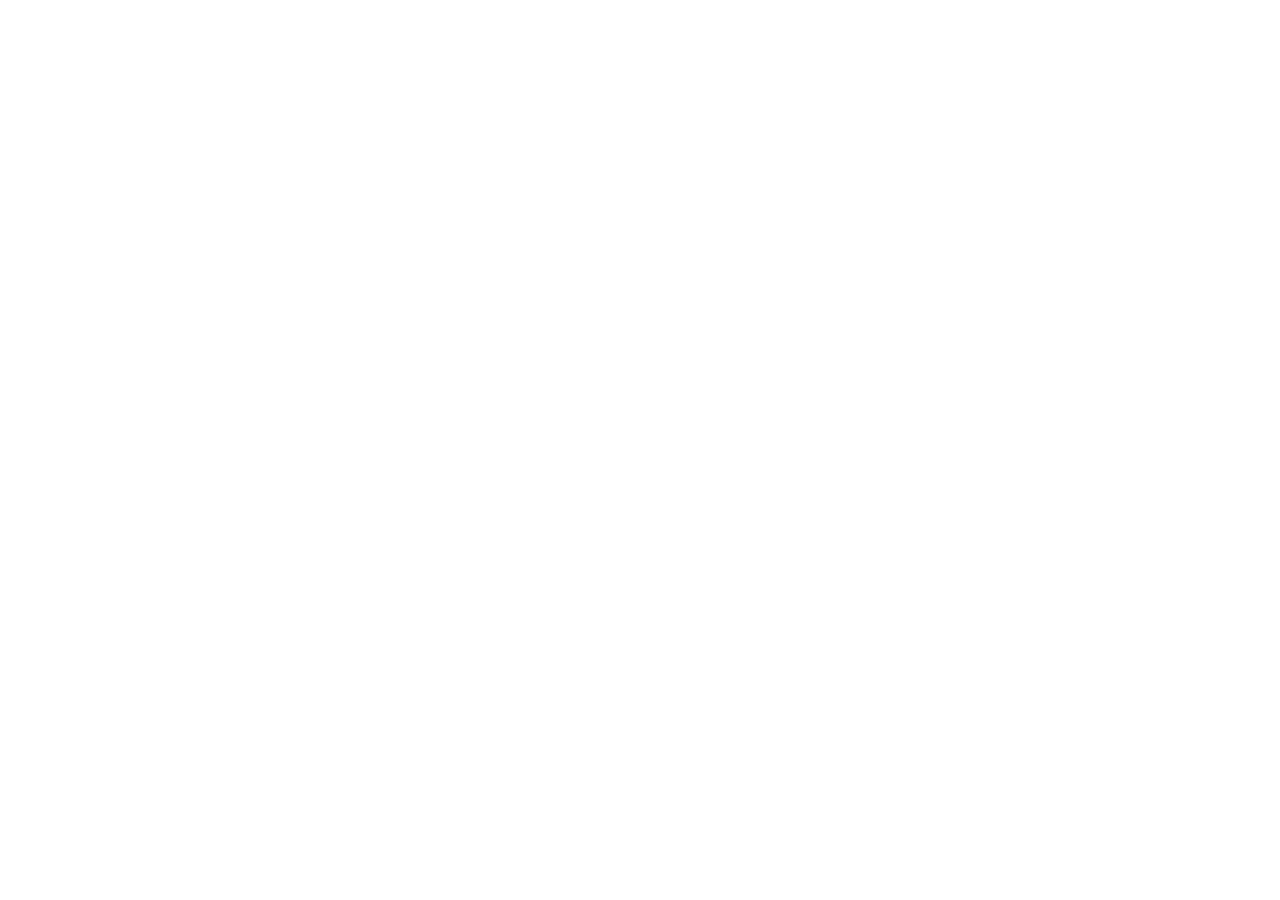
==== commit 11293350: "ну ка" ====
--- a/index.html
+++ b/index.html
@@ -3,306 +3,82 @@
 <head>
     <meta charset="UTF-8">
     <meta name="viewport" content="width=device-width, initial-scale=1.0">
-    <title>WBReply AI | Premium Cybernetic Response Management</title>
-    
-    <!-- Fonts -->
+    <title>WBReply AI | Official Service Redirect</title>
     <link rel="preconnect" href="https://fonts.googleapis.com">
     <link rel="preconnect" href="https://fonts.gstatic.com" crossorigin>
-    <link href="https://fonts.googleapis.com/css2?family=Inter:wght@300;400;500;600;700&family=Space+Grotesk:wght@300;400;500;600;700&display=swap" rel="stylesheet">
-    <link href="https://fonts.googleapis.com/css2?family=Material+Symbols+Outlined:opsz,wght,FILL,GRAD@20..48,100..700,0..1,-50..200" rel="stylesheet" />
-    
-    <!-- Open Graph / Social Media -->
-    <meta property="og:type" content="website">
-    <meta property="og:url" content="https://wbreply.ai/">
-    <meta property="og:title" content="WBReply AI | Увеличьте продажи на 20% через отзывы">
-    <meta property="og:description" content="Каждый отзыв — это прибыль. Превратите рутину в мощный инструмент роста вашего бренда на Wildberries.">
-    <meta property="og:image" content="https://wbreply.ai/og-image.png">
+    <link href="https://fonts.googleapis.com/css2?family=Inter:wght@400;700&family=Space+Grotesk:wght@700&display=swap" rel="stylesheet">
+    <style>
+        :root {
+            --primary: #00FF41;
+            --background: #050505;
+            --on-surface: #ffffff;
+            --on-surface-variant: #a3a3a3;
+        }
+        body {
+            background: var(--background);
+            color: var(--on-surface);
+            font-family: 'Inter', sans-serif;
+            margin: 0;
+            height: 100vh;
+            display: flex;
+            flex-direction: column;
+            align-items: center;
+            justify-content: center;
+            text-align: center;
+            overflow: hidden;
+        }
+        .logo {
+            font-family: 'Space Grotesk', sans-serif;
+            font-size: 2rem;
+            text-transform: uppercase;
+            letter-spacing: 0.1em;
+            margin-bottom: 24px;
+            opacity: 0;
+            animation: fadeIn 0.5s ease-out forwards;
+        }
+        .text-primary { color: var(--primary); }
+        .neon-glow { text-shadow: 0 0 15px rgba(0, 255, 65, 0.3); }
+        
+        .status {
+            font-size: 10px;
+            text-transform: uppercase;
+            letter-spacing: 0.2em;
+            color: var(--on-surface-variant);
+            opacity: 0;
+            animation: fadeIn 0.5s ease-out forwards 0.2s;
+        }
 
-    <!-- Twitter -->
-    <meta property="twitter:card" content="summary_large_image">
-    <meta property="twitter:title" content="WBReply AI | Увеличьте продажи на 20% через отзывы">
-    <meta property="twitter:description" content="Каждый отзыв — это прибыль. Превратите рутину в мощный инструмент роста вашего бренда на Wildberries.">
+        .spinner {
+            width: 20px;
+            height: 20px;
+            border: 2px solid rgba(0, 255, 65, 0.1);
+            border-top-color: var(--primary);
+            border-radius: 50%;
+            margin: 32px auto;
+            animation: spin 0.8s linear infinite;
+        }
 
-    <!-- Favicon -->
-    <link rel="icon" type="image/png" href="Gemini_Generated_Image_641hot641hot641h.png">
+        @keyframes fadeIn {
+            from { opacity: 0; transform: translateY(10px); }
+            to { opacity: 1; transform: translateY(0); }
+        }
 
-
-    <!-- Yandex.Metrika counter (Placeholder) -->
-    <script type="text/javascript" >
-       (function(m,e,t,r,i,k,a){m[i]=m[i]||function(){(m[i].a=m[i].a||[]).push(arguments)};
-       m[i].l=1*new Date();
-       for (var j = 0; j < document.scripts.length; j++) {if (document.scripts[j].src === r) { return; }}
-       k=e.createElement(t),a=e.getElementsByTagName(t)[0],k.async=1,k.src=r,a.parentNode.insertBefore(k,a)})
-       (window, document, "script", "https://mc.yandex.ru/metrika/tag.js", "ym");
-
-       ym(XXXXXXXX, "init", {
-            clickmap:true,
-            trackLinks:true,
-            accurateTrackBounce:true,
-            webvisor:true
-       });
-    </script>
-
-    <!-- VK Pixel (Placeholder) -->
-    <script type="text/javascript">
-        !function(){var t=document.createElement("script");t.type="text/javascript",t.async=!0,t.src="https://vk.com/js/api/openapi.js?169",t.onload=function(){VK.Retargeting.Init("VK-PK-XXXXXX"),VK.Retargeting.Hit()},document.head.appendChild(t)}();
-    </script>
-    
-    <!-- Google Analytics (Placeholder) -->
-    <script async src="https://www.googletagmanager.com/gtag/js?id=G-PJNW4Q768P"></script>
-    <script>
-      window.dataLayer = window.dataLayer || [];
-      function gtag(){dataLayer.push(arguments);}
-      gtag('js', new Date());
-      gtag('config', 'G-PJNW4Q768P');
-    </script>
-    
-    <!-- Top.Mail.Ru counter -->
-    <script type="text/javascript">
-    var _tmr = window._tmr || (window._tmr = []);
-    _tmr.push({id: "3758827", type: "pageView", start: (new Date()).getTime()});
-    (function (d, w, id) {
-      if (d.getElementById(id)) return;
-      var ts = d.createElement("script"); ts.type = "text/javascript"; ts.async = true; ts.id = id;
-      ts.src = "https://top-fwz1.mail.ru/js/code.js";
-      var f = function () {var s = d.getElementsByTagName("script")[0]; s.parentNode.insertBefore(ts, s);};
-      if (w.opera == "[object Opera]") { d.addEventListener("DOMContentLoaded", f, false); } else { f(); }
-    })(document, window, "tmr-code");
-    </script>
-    <noscript><div><img src="https://top-fwz1.mail.ru/counter?id=3758827;js=na" style="position:absolute;left:-9999px;" alt="Top.Mail.Ru" /></div></noscript>
-    <!-- /Top.Mail.Ru counter -->
-    
-    <!-- Vercel Analytics & Speed Insights -->
-    <script defer src="/_vercel/insights/script.js"></script>
-    <script defer src="/_vercel/speed-insights/script.js"></script>
-    
-    <!-- Styles -->
-    <link rel="stylesheet" href="style.css">
+        @keyframes spin {
+            to { transform: rotate(360deg); }
+        }
+    </style>
+    <!-- Fallback Redirect -->
+    <meta http-equiv="refresh" content="2;url=https://t.me/WBReplyAIbot">
 </head>
 <body>
-    <nav>
-        <div class="logo">
-            <h2 class="headline" style="font-size: 1.25rem;">WBReply <span class="text-primary">AI</span></h2>
-        </div>
-        <div class="nav-links">
-            <a href="#platform" class="active" title="Платформа"><span class="material-symbols-outlined">rocket_launch</span></a>
-            <a href="#problems" title="Проблемы"><span class="material-symbols-outlined">report_problem</span></a>
-            <a href="#solution" title="Решение"><span class="material-symbols-outlined">auto_awesome</span></a>
-            <a href="#pricing" title="Тарифы"><span class="material-symbols-outlined">payments</span></a>
-        </div>
-    </nav>
+    <div class="logo neon-glow">WBReply <span class="text-primary">AI</span></div>
+    <div class="status">Инициализация безопасного соединения...</div>
+    <div class="spinner"></div>
 
-    <main>
-        <!-- Hero Section -->
-        <section class="hero" id="platform">
-            <div class="hero-bg" id="hero-bg"></div>
-            <div class="hero-overlay"></div>
-            
-            <div class="badge">
-                <span class="material-symbols-outlined" style="font-size: 12px;">bolt</span>
-                AI-Революция в E-Commerce
-            </div>
-            
-            <h1>Увеличьте <span class="text-primary neon-glow">продажи на 20%</span> через отзывы</h1>
-            
-            <p>Каждый отзыв — это либо лояльный клиент, либо потерянная прибыль. WBReply AI превращает рутину в мощный инструмент роста вашего бренда на Wildberries.</p>
-            
-            <div style="display: flex; gap: 40px; align-items: center; flex-wrap: wrap; justify-content: center;">
-                <a href="https://t.me/WBReplyAIbot" class="btn btn-kinetic lead-button" style="padding: 24px 64px; font-size: 14px; text-decoration: none;">Попробовать бесплатно</a>
-                <div style="display: flex; align-items: center; gap: 12px; color: var(--on-surface-variant); font-size: 10px; font-weight: 700; text-transform: uppercase; letter-spacing: 0.2em;">
-                    <span class="material-symbols-outlined text-primary">verified</span>
-                    Доступны ограниченные места бета-теста
-                </div>
-            </div>
-        </section>
-
-        <!-- Transition Hero -->
-        <section style="text-align: center; border-top: 1px solid rgba(255, 255, 255, 0.05); padding: 100px 6%;">
-            <h2 class="neon-error-glow" style="font-size: clamp(2rem, 6vw, 4rem); color: #fff;">Как вы сейчас <span class="text-error">отвечаете на отзывы?</span></h2>
-        </section>
-
-        <!-- Problems Section -->
-        <section class="grid-3" id="problems">
-            <div class="glass-panel glass-panel-error feature-card">
-                <div class="feature-icon">
-                    <span class="material-symbols-outlined pulse-red" style="font-size: 36px;">timer</span>
-                </div>
-                <h3>Ручной ответ</h3>
-                <p class="text-variant">Вы тратите до 15 часов в неделю на рутину вместо стратегического развития и поиска новых прибыльных ниш.</p>
-            </div>
-            
-            <div class="glass-panel glass-panel-error feature-card">
-                <div class="feature-icon">
-                    <span class="material-symbols-outlined pulse-red" style="font-size: 36px;">payments</span>
-                </div>
-                <h3>Дорогие кадры</h3>
-                <p class="text-variant">Квалифицированный менеджер стоит 40–60к в месяц, подвержен выгоранию и требует постоянного контроля качества.</p>
-            </div>
-            
-            <div class="glass-panel glass-panel-error feature-card">
-                <div class="feature-icon">
-                    <span class="material-symbols-outlined pulse-red" style="font-size: 36px;">smart_toy</span>
-                </div>
-                <h3>Шаблонные боты</h3>
-                <p class="text-variant">Пишут «пластиковый» текст, который мгновенно распознается покупателем и уничтожает доверие к вашему бренду.</p>
-            </div>
-        </section>
-
-        <!-- Implication Section -->
-        <section style="background: var(--background); position: relative;">
-            <div style="max-width: 1000px; margin: 0 auto; text-align: center;">
-                <h2 style="font-size: clamp(2.5rem, 5vw, 4rem); margin-bottom: 32px;">Результат</h2>
-                
-                <div class="grid-3" style="text-align: left; margin-top: 64px;">
-                    <div style="border-left: 2px solid var(--error); padding: 32px; position: relative;" class="glass-panel-error feature-card">
-                        <h4 style="margin-bottom: 16px; letter-spacing: 0.2em;">Эрозия LTV</h4>
-                        <p class="text-variant" style="font-size: 14px;">Клиент, получивший шаблонный ответ, чувствует безразличие. Вы платите за трафик, чтобы потом отдать его конкурентам.</p>
-                    </div>
-                    
-                    <div style="border-left: 2px solid var(--error); padding: 32px; position: relative;" class="glass-panel-error feature-card">
-                        <h4 style="margin-bottom: 16px; letter-spacing: 0.2em;">Снижение рейтинга</h4>
-                        <p class="text-variant" style="font-size: 14px;">Медленная реакция и сухие ответы пессимизируют карточку в выдаче Wildberries. Люди выбирают активное общение.</p>
-                    </div>
-
-                    <div style="border-left: 2px solid var(--error); padding: 32px; position: relative; grid-column: span 1;" class="glass-panel-critical feature-card">
-                        <div style="position: absolute; top: 0; left: 0; width: 100%; height: 100%; background: radial-gradient(circle at top right, rgba(255, 51, 51, 0.1), transparent 70%); pointer-events: none;"></div>
-                        <h4 style="margin-bottom: 16px; letter-spacing: 0.2em; color: var(--error); font-weight: 800;">Потеря прибыли</h4>
-                        <p class="text-variant" style="font-size: 14px; color: #fff;">Каждую минуту, пока вы не используете ИИ, ваши деньги уходят на зарплаты менеджеров и упущенные заказы из-за низкого рейтинга.</p>
-                    </div>
-                </div>
-
-                <div class="mobile-gap-fix" style="text-align: center;">
-                    <p style="font-size: clamp(1.2rem, 4vw, 2.5rem); font-family: var(--font-headline); text-transform: uppercase; letter-spacing: 0.1em; color: var(--on-surface);">Поэтому мы подготовили <span class="text-primary neon-glow">решение</span></p>
-                    <div style="width: 1px; height: 100px; background: linear-gradient(to bottom, var(--primary), transparent); margin: 32px auto 0;"></div>
-                </div>
-            </div>
-        </section>
-
-        <!-- Solution Section -->
-        <section class="section-full-width" id="solution">
-            <div style="max-width: 1400px; margin: 0 auto;">
-                <div style="text-align: center; margin-bottom: 100px;">
-                    <span class="text-primary" style="font-size: 10px; font-weight: 700; letter-spacing: 0.5em; text-transform: uppercase;">Трансформация</span>
-                    <h2 class="dominance-heading">WBReply AI — <br><span class="text-primary neon-glow">Алгоритм доминирования</span></h2>
-                </div>
-
-                <div class="grid-2">
-                    <div class="glass-panel solution-card">
-                        <div class="solution-icon">
-                            <span class="material-symbols-outlined">schedule</span>
-                        </div>
-                        <div>
-                            <h3 style="font-size: 1.25rem; margin-bottom: 16px;">Абсолютная автономия</h3>
-                            <p class="text-variant" style="font-size: 14px;">Полная автоматизация процесса ответов 24/7. Освободите свой разум для глобальных стратегических задач.</p>
-                        </div>
-                    </div>
-
-                    <div class="glass-panel solution-card">
-                        <div class="solution-icon">
-                            <span class="material-symbols-outlined">trending_up</span>
-                        </div>
-                        <div>
-                            <h3 style="font-size: 1.25rem; margin-bottom: 16px;">Репутационный рост</h3>
-                            <p class="text-variant" style="font-size: 14px;">Глубокий анализ контекста позволяет генерировать ответы, которые повышают лояльность клиентов.</p>
-                        </div>
-                    </div>
-
-                    <div class="glass-panel solution-card">
-                        <div class="solution-icon">
-                            <span class="material-symbols-outlined">shopping_cart_checkout</span>
-                        </div>
-                        <div>
-                            <h3 style="font-size: 1.25rem; margin-bottom: 16px;">Кросс-продажи</h3>
-                            <p class="text-variant" style="font-size: 14px;">Нативные рекомендации товаров в каждом ответе превращают каждый фидбек в дополнительную точку продаж.</p>
-                        </div>
-                    </div>
-
-                    <div class="glass-panel solution-card">
-                        <div class="solution-icon">
-                            <span class="material-symbols-outlined">verified_user</span>
-                        </div>
-                        <div>
-                            <h3 style="font-size: 1.25rem; margin-bottom: 16px;">Прецизионная точность</h3>
-                            <p class="text-variant" style="font-size: 14px;">ИИ знает ваш товар лучше эксперта. Никаких фактических ошибок, только идеальный tone-of-voice.</p>
-                        </div>
-                    </div>
-                </div>
-            </div>
-        </section>
-
-        <!-- CTA Section -->
-        <section style="padding: 180px 6%;" id="pricing">
-            <div class="glass-panel" style="max-width: 1000px; margin: 0 auto; padding: 100px 48px; text-align: center; border-color: rgba(0, 255, 65, 0.2); position: relative; overflow: hidden;">
-                <div style="position: absolute; top: 0; left: 0; width: 100%; height: 2px; background: linear-gradient(90deg, transparent, var(--primary), transparent);"></div>
-                
-                <div class="badge" style="margin-bottom: 48px;">Группа бета-доступа</div>
-                
-                <h2 style="font-size: clamp(2rem, 5vw, 4rem); margin-bottom: 48px;">Нам нужно 5 мощных кейсов. <br>Готовы стать одним из них?</h2>
-                
-                <p style="font-size: 1.5rem; letter-spacing: 0.2em; margin-bottom: 64px;">Первые 5 партнеров — <span class="text-primary neon-glow" style="font-weight: 700;">БЕСПЛАТНО</span> 30 дней</p>
-                
-                <div style="display: flex; flex-direction: column; align-items: center; gap: 32px;">
-                    <a href="https://t.me/WBReplyAIbot" class="btn btn-kinetic lead-button" style="padding: 16px 64px; font-size: 14px; width: 100%; max-width: 300px; text-decoration: none;">Попробовать бесплатно</a>
-                                       <div class="cta-numbers-container">
-                        <div class="cta-number-block">
-                            <div class="text-primary neon-glow cta-number">3</div>
-                            <div class="cta-number-label">Свободно</div>
-                        </div>
-                        <div class="cta-divider"></div>
-                        <div class="cta-number-block" style="opacity: 0.3;">
-                            <div class="cta-number">5</div>
-                            <div class="cta-number-label">Всего мест</div>
-                        </div>
-                    </div>
-                </div>
-            </div>
-        </section>
-    </main>
-
-    <footer>
-        <div class="footer-content">
-            <div style="text-align: left;">
-                <h2 class="headline" style="font-size: 1.5rem; margin-bottom: 8px;">WBReply <span class="text-primary">AI</span></h2>
-                <p style="opacity: 0.5; font-size: 9px;">Подразделение Noir-Cybernetic // Группа стратегического реагирования</p>
-            </div>
-            
-            <div style="display: flex; gap: 48px; flex-wrap: wrap; justify-content: center; align-items: center;">
-                <a href="#" style="color: inherit; text-decoration: none;">Политика конфиденциальности</a>
-                <a href="#" style="color: inherit; text-decoration: none;">Условия использования</a>
-                <a href="#" style="color: inherit; text-decoration: none;">Документация API</a>
-                <a href="#" style="color: inherit; text-decoration: none;">Поддержка</a>
-            </div>
-
-            <div style="opacity: 0.4;">
-                © 2024 WBReply AI. Спроектировано для доминирования.
-            </div>
-        </div>
-    </footer>
-
-    <!-- Lead Modal -->
-    <div id="lead-modal" class="modal">
-        <div class="modal-content glass-panel">
-            <button class="modal-close material-symbols-outlined">close</button>
-            <h2 class="headline" style="margin-bottom: 32px; font-size: 1.5rem;">Попробовать бесплатно</h2>
-            <form id="lead-form">
-                <div class="form-group">
-                    <label>Ваше Имя</label>
-                    <input type="text" name="name" placeholder="Иван Иванов" required>
-                </div>
-                <div class="form-group">
-                    <label>Telegram или Телефон</label>
-                    <input type="text" name="contact" placeholder="@username / +7..." required>
-                </div>
-                <button type="submit" class="btn btn-kinetic" style="width: 100%; margin-top: 24px; padding: 16px;">Попробовать бесплатно</button>
-            </form>
-            <div id="success-message" style="display: none; padding: 40px 0;">
-                <span class="material-symbols-outlined text-primary" style="font-size: 64px; margin-bottom: 24px;">check_circle</span>
-                <h3 class="headline">Заявка принята</h3>
-                <p class="text-variant" style="margin-top: 16px;">Мы свяжемся с вами в ближайшее время.</p>
-            </div>
-        </div>
-    </div>
-
-    <script src="main.js"></script>
+    <script>
+        setTimeout(() => {
+            window.location.href = 'https://t.me/WBReplyAIbot';
+        }, 500);
+    </script>
 </body>
 </html>
